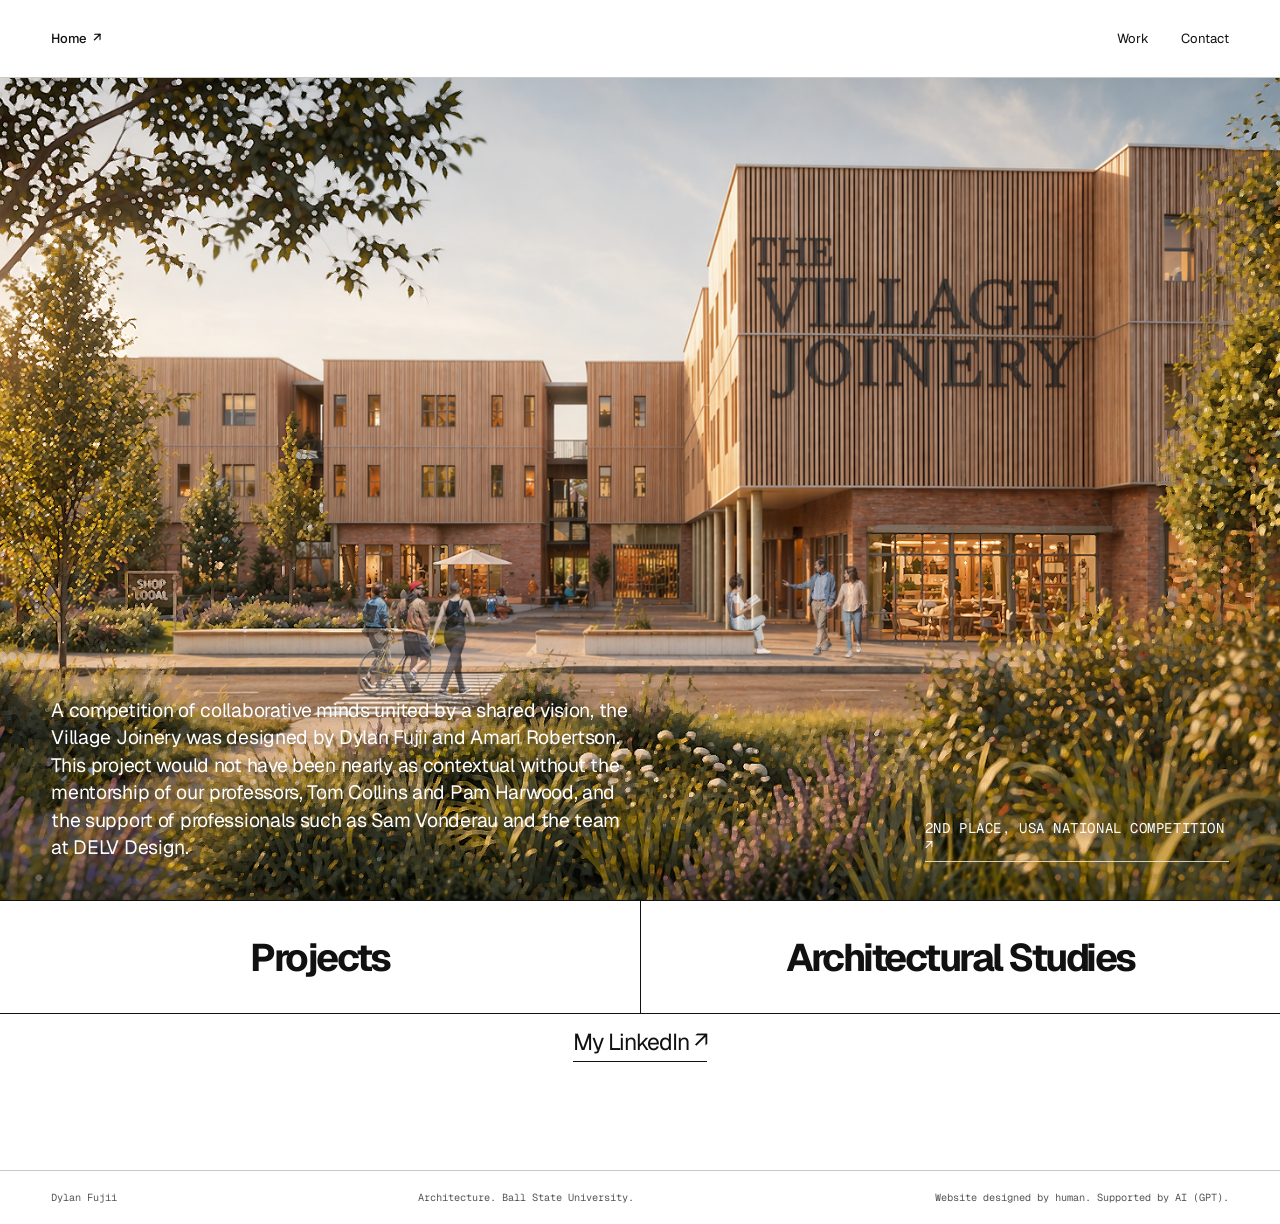
==== index.html @ c4be1554 "Refine about page and landing links" ====
<!doctype html>
<html lang="en">
  <head>
    <meta charset="utf-8" />
    <meta name="viewport" content="width=device-width, initial-scale=1" />
    <meta name="description" content="Architecture portfolio by Dylan Fujii, organized through drawing, rendering, documentation, and material study." />
    <title>Dylan Fujii | Architecture Portfolio</title>
    <link rel="stylesheet" href="styles.css" />
  </head>
  <body>
    <header class="site-header">
      <a class="home-link" href="index.html" aria-label="Return to home page">Home <span>↗</span></a>
      <nav aria-label="Main navigation">
        <a href="collection.html?collection=student">Work</a>
        <a href="contact.html">Contact</a>
      </nav>
    </header>

    <main>
      <section class="home-hero">
        <figure class="home-hero-image"><img src="assets/images/joinery-hero-16x10.png" alt="The Village Joinery" /></figure>
        <p class="home-hero-credit">A competition of collaborative minds united by a shared vision, the Village Joinery was designed by Dylan Fujii and Amari Robertson. This project would not have been nearly as contextual without the mentorship of our professors, Tom Collins and Pam Harwood, and the support of professionals such as Sam Vonderau and the team at DELV Design.</p>
        <a class="home-award-link" href="https://www.acsa-arch.org/competitions/2026-timber-competition/winners/" target="_blank" rel="noopener">2nd Place, USA National Competition ↗</a>
      </section>

      <section class="home-shortcuts"><a href="collection.html?collection=student#projects"><span>01</span><strong>Projects</strong></a><a href="collection.html?collection=student#architectural-studies"><span>02</span><strong>Architectural Studies</strong></a></section>
      <section class="home-contact"><a href="https://www.linkedin.com/in/dylan-fujii/" target="_blank" rel="noopener">My LinkedIn ↗</a></section>


    </main>

    <footer><span>Dylan Fujii</span><span>Architecture. Ball State University.</span><span>Website designed by human. Supported by AI (GPT).</span></footer>
    <script src="projects.js"></script>
    <script src="site.js"></script>
  </body>
</html>
---- styles.css ----
@import url('https://fonts.googleapis.com/css2?family=Geist:wght@400;500;600;700&family=Geist+Mono:wght@400;500&display=swap');
:root{--paper:#edf2f4;--ink:#17232b;--slate:#637782;--blue:#173a5e;--line:#bdcbd1;--sans:Geist,Arial,sans-serif;--mono:"Geist Mono",monospace}*{box-sizing:border-box}html{scroll-behavior:smooth}body{margin:0;background:var(--paper);color:var(--ink);font-family:var(--sans)}a{color:inherit;text-decoration:none}img{max-width:100%;display:block}.site-header{height:78px;padding:0 4vw;display:flex;justify-content:space-between;align-items:center;border-bottom:1px solid var(--line);position:relative;z-index:10}.monogram{font-size:1.35rem;font-weight:700;letter-spacing:-.09em}.monogram span,.underlink,.site-header nav a:hover,.project-index-row:hover strong,.outline-link:hover{color:var(--blue)}.site-header nav{display:flex;align-items:center;gap:2rem;font-size:.82rem}.project-menu{position:relative}.project-menu summary{cursor:pointer;list-style:none}.project-menu summary::-webkit-details-marker{display:none}.project-menu summary span{font-family:var(--mono);margin-left:.25rem}.menu-panel{position:absolute;right:-1rem;top:2rem;width:310px;background:#f8fbfc;border:1px solid var(--line);padding:.7rem;box-shadow:0 16px 38px rgba(23,58,94,.12)}.menu-panel a{display:grid;grid-template-columns:1fr auto;padding:.8rem;border-bottom:1px solid var(--line)}.menu-panel a:last-child{border-bottom:0}.menu-panel a:hover{background:#e2ebef}.menu-panel span,.menu-panel small{display:block;font: .62rem var(--mono);color:var(--slate);text-transform:uppercase;letter-spacing:.04em}.menu-panel strong{font-weight:500;margin:.18rem 0}.eyebrow{font: .68rem var(--mono);letter-spacing:.08em;text-transform:uppercase;color:var(--slate);margin:0 0 1.3rem}.home-hero{min-height:calc(100dvh - 78px);padding:8vw 4vw 5vw;display:grid;grid-template-columns:.82fr 1.18fr;gap:6vw;align-items:end}.home-hero h1,.feature-project h2,.section-intro h2,.material-section h2,.project-hero h1,.project-content h2{font-size:clamp(3.5rem,7vw,8rem);font-weight:500;letter-spacing:-.075em;line-height:.9;margin:0}.home-hero h1 em,.feature-project h2 span{font-style:normal;color:var(--blue)}.lede{font-size:1.04rem;line-height:1.65;max-width:33rem;margin:2rem 0}.underlink{display:inline-flex;gap:.6rem;border-bottom:1px solid currentColor;padding-bottom:.3rem;font-size:.9rem}.hero-board{display:block}.hero-board img{width:100%;height:min(63vw,670px);object-fit:contain;background:#dbe5e9}.hero-board span,.image-frame figcaption{display:block;margin-top:.65rem;color:var(--slate);font:.64rem var(--mono)}.feature-rule{padding:1.25rem 4vw;border-top:1px solid var(--line);border-bottom:1px solid var(--line);display:flex;justify-content:space-between}.feature-rule .eyebrow{margin:0}.feature-rule p:last-child{margin:0;color:var(--blue);font:.68rem var(--mono);text-transform:uppercase}.feature-project{padding:10vw 4vw;display:grid;grid-template-columns:.72fr 1.28fr;gap:8vw;align-items:end}.feature-copy>p:not(.eyebrow){line-height:1.6;max-width:29rem;margin:2rem 0}.outline-link{display:inline-flex;gap:.7rem;border:1px solid var(--ink);padding:.85rem 1rem;font-size:.84rem;transition:.2s}.outline-link:hover{border-color:var(--blue);background:#dfe9ed}.image-frame{margin:0;background:#dbe5e9}.image-frame img{width:100%;height:100%;object-fit:contain}.large-board{height:min(48vw,610px)}.process-section{border-top:1px solid var(--ink);padding:10vw 4vw;display:grid;grid-template-columns:.65fr 1.35fr;gap:8vw}.section-intro{position:sticky;top:2rem;height:max-content}.process-list{border-top:1px solid var(--ink)}.project-index-row{display:grid;grid-template-columns:3rem 1fr auto;gap:1rem;align-items:start;border-bottom:1px solid var(--line);padding:1.15rem 0}.project-index-row b,.project-index-row span,.project-index-row small{font: .64rem var(--mono);letter-spacing:.04em;color:var(--slate)}.project-index-row strong{display:block;font-size:1.5rem;letter-spacing:-.05em;font-weight:500;margin:.25rem 0;transition:color .2s}.project-index-row .arrow{font-size:1.1rem;color:var(--ink)}.material-section{padding:10vw 4vw;display:grid;grid-template-columns:1.2fr .8fr;gap:9vw;align-items:center;border-top:1px solid var(--line)}.material-image{height:min(56vw,640px)}.material-section p:last-child{line-height:1.6;max-width:28rem;margin-top:2rem}.project-hero{padding:8vw 4vw 7vw;display:grid;grid-template-columns:.78fr 1.22fr;gap:6vw;align-items:end}.project-meta{font: .68rem var(--mono);color:var(--slate);text-transform:uppercase}.project-note{font: .68rem var(--mono);color:var(--blue);text-transform:uppercase;line-height:1.5}.hero-full{height:min(64vw,710px)}.project-content{padding:9vw 4vw;display:grid;grid-template-columns:.65fr 1.35fr;gap:8vw;border-top:1px solid var(--line)}.project-content>div>p:last-child{line-height:1.6;max-width:28rem}.board-viewer object{width:100%;height:720px;background:#fff;border:1px solid var(--line)}.board-viewer>p{font:.64rem var(--mono);color:var(--slate)}.project-gallery{padding:0 4vw 10vw;display:grid;grid-template-columns:repeat(3,1fr);gap:1rem}.project-image{height:31vw;min-height:240px}footer{padding:1.25rem 4vw;border-top:1px solid var(--line);display:flex;justify-content:space-between;font:.64rem var(--mono);color:var(--slate)}@media(max-width:760px){.site-header{padding:0 5vw}.site-header nav{gap:1rem}.menu-panel{right:-4rem;width:285px}.home-hero,.feature-project,.process-section,.material-section,.project-hero,.project-content{grid-template-columns:1fr}.home-hero,.project-hero{padding:17vw 5vw 14vw;min-height:auto;gap:3rem}.feature-project,.process-section,.material-section,.project-content{padding:17vw 5vw;gap:3rem}.hero-board img,.hero-full{height:70vw}.feature-rule{padding:1rem 5vw;display:block}.feature-rule p:last-child{margin-top:.6rem}.large-board{height:68vw}.section-intro{position:static}.material-image{height:70vw}.project-gallery{padding:0 5vw 17vw;grid-template-columns:1fr}.project-image{height:72vw}.board-viewer object{height:540px}footer{padding:1.25rem 5vw;display:grid;gap:.35rem}.home-hero h1,.feature-project h2,.section-intro h2,.material-section h2,.project-hero h1,.project-content h2{font-size:clamp(3.15rem,14vw,5rem)}}
.collection-hero{padding:9vw 4vw 7vw;border-bottom:1px solid var(--ink)}.collection-hero h1{font-size:clamp(3.8rem,9vw,10rem);letter-spacing:-.085em;line-height:.86;font-weight:500;margin:0;max-width:12ch}.collection-list{padding:0 4vw 10vw}.collection-row{display:grid;grid-template-columns:1.08fr .92fr;gap:8vw;align-items:center;padding:7vw 0;border-bottom:1px solid var(--line)}.collection-row:nth-child(odd){grid-template-columns:.78fr 1.22fr}.collection-row:nth-child(odd) .collection-image{order:2}.collection-image{height:clamp(300px,45vw,620px);background:transparent}.collection-image img{object-fit:contain;background:#dbe5e9}.collection-copy{max-width:32rem}.collection-copy h2{font-size:clamp(2.4rem,5vw,5.8rem);letter-spacing:-.07em;line-height:.9;font-weight:500;margin:.3rem 0 1.5rem}.collection-copy>p:not(.eyebrow){line-height:1.65}.collection-open{display:inline-flex;gap:.7rem;margin-top:1.4rem;border-bottom:1px solid var(--ink);padding-bottom:.3rem;font-size:.85rem}.collection-row:hover h2,.collection-row:hover .collection-open{color:var(--blue)}.project-reading{padding:8vw 4vw;display:grid;grid-template-columns:.65fr 1.35fr;gap:8vw;border-top:1px solid var(--line)}.reading-copy{columns:2;column-gap:3rem;max-width:60rem}.reading-copy p{line-height:1.7;margin:0 0 1.2rem;break-inside:avoid}.project-gallery{grid-template-columns:1.1fr .9fr .9fr}.project-image-0{height:min(58vw,750px);grid-row:span 2}.project-image-1{height:min(28vw,360px)}.project-image-2{height:min(35vw,470px);align-self:end}@media(max-width:760px){.collection-hero{padding:17vw 5vw 12vw}.collection-list{padding:0 5vw 17vw}.collection-row,.collection-row:nth-child(odd){grid-template-columns:1fr;gap:2rem;padding:17vw 0}.collection-row:nth-child(odd) .collection-image{order:0}.collection-image{height:72vw}.project-reading{padding:17vw 5vw;grid-template-columns:1fr;gap:2rem}.reading-copy{columns:1}.project-gallery{grid-template-columns:1fr}.project-image-0,.project-image-1,.project-image-2{height:72vw;grid-row:auto}}

/* Compact project index: imagery keeps its own proportion rather than entering a fixed card. */
.media-section{padding:6vw 4vw 9vw;border-bottom:1px solid var(--line)}.media-section header{display:grid;grid-template-columns:.7fr 1.3fr;gap:2rem;align-items:baseline;margin:0 0 4vw}.media-section h2{font-size:clamp(2.8rem,6vw,6.5rem);letter-spacing:-.075em;line-height:.9;font-weight:500;margin:0}.media-section header>p:last-child{max-width:25rem;line-height:1.55;margin:0;color:var(--slate)}.portfolio-grid{columns:3;column-gap:1.25rem}.project-tile{display:inline-block;width:100%;vertical-align:top;break-inside:avoid;margin:0 0 2.8rem;color:var(--ink)}.project-tile figure{position:relative;margin:0;overflow:hidden;background:transparent}.project-tile figure img{width:100%;height:auto;transition:opacity .22s ease}.project-tile h3{font-size:1.12rem;letter-spacing:-.045em;font-weight:500;margin:.7rem 0 0}.tile-overlay{position:absolute;inset:0;display:flex!important;flex-direction:column;justify-content:space-between;padding:1.25rem;background:var(--blue);color:#edf2f4!important;font: .84rem/1.55 var(--sans)!important;opacity:0;transition:opacity .22s ease;margin:0!important}.tile-overlay b{font: .64rem var(--mono);letter-spacing:.06em;text-transform:uppercase}.project-tile:hover img,.project-tile:focus-visible img{opacity:0}.project-tile:hover .tile-overlay,.project-tile:focus-visible .tile-overlay{opacity:1}.project-tile:hover h3,.project-tile:focus-visible h3{color:var(--blue)}.project-hero-image{margin:0;align-self:end}.project-hero-image img{display:block;width:100%;height:auto}.project-hero-image figcaption,.project-image figcaption{display:block;margin-top:.65rem;color:var(--slate);font:.64rem var(--mono)}.project-gallery{display:block;columns:2;column-gap:1.25rem;padding:0 4vw 10vw}.project-image,.project-image-0,.project-image-1,.project-image-2{display:inline-block;width:100%;height:auto!important;min-height:0!important;grid-row:auto!important;break-inside:avoid;margin:0 0 2.2rem}.project-image img{width:100%;height:auto;display:block}.home-hero .hero-board img,.feature-project .large-board img,.material-section .material-image img{height:auto;object-fit:initial;background:transparent}.feature-project .large-board,.material-section .material-image{height:auto;background:transparent}.home-hero .hero-board{align-self:end}.home-hero .hero-board img{width:100%}@media(max-width:760px){.media-section{padding:14vw 5vw}.media-section header{grid-template-columns:1fr;gap:.8rem;margin-bottom:10vw}.portfolio-grid{columns:1}.project-tile{margin-bottom:2.5rem}.tile-overlay{opacity:1;position:static;padding:.8rem 0 0;background:transparent;color:var(--ink)!important;font-size:.9rem!important}.project-tile:hover img,.project-tile:focus-visible img{opacity:1}.project-tile h3{margin-top:.8rem}.tile-overlay b{display:none}.project-gallery{columns:1;padding:0 5vw 15vw}.project-image{margin-bottom:2.5rem}}
.contact-page{min-height:calc(100dvh - 78px);padding:12vw 4vw;display:flex;flex-direction:column;align-items:flex-start}.contact-page h1{font-size:clamp(4rem,11vw,12rem);letter-spacing:-.09em;line-height:.86;font-weight:500;margin:0 0 4rem}.contact-page>a{font-size:clamp(1.2rem,2.4vw,2.2rem);letter-spacing:-.04em;margin:.35rem 0;border-bottom:1px solid transparent}.contact-page>a:hover{color:var(--blue);border-color:var(--blue)}@media(max-width:760px){.contact-page{padding:22vw 5vw}.contact-page h1{margin-bottom:3rem}}

/* Final editorial pass: the image establishes each page before the copy begins. */
.home-link{font:500 .82rem var(--sans);letter-spacing:-.02em}.home-link span{color:var(--blue);margin-left:.2rem}.home-hero{min-height:0;display:block;padding:2.5vw 4vw 3vw}.home-hero-image{display:block;height:calc(100dvh - 190px)}.home-hero-image img{width:100%;height:100%;object-fit:contain;background:transparent}.home-hero-caption{display:flex;justify-content:space-between;align-items:baseline;gap:2rem;padding-top:1.2rem}.home-hero-caption h1{font-size:clamp(2.2rem,5vw,5.8rem);letter-spacing:-.075em;line-height:.9;font-weight:500;margin:0}.home-hero-caption p{max-width:25rem;margin:0;font: .72rem/1.5 var(--mono);color:var(--slate)}.portfolio-grid{display:grid;columns:auto;grid-template-columns:repeat(3,minmax(0,1fr));gap:1.25rem;align-items:start}.project-tile{display:block;margin:0;color:var(--ink)}.project-tile-featured{grid-column:span 2}.project-tile-featured h3{font-size:clamp(1.3rem,2vw,2rem)}.project-tile figure{background:transparent}.tile-overlay{align-items:center;justify-content:center;background:transparent;color:rgba(23,35,43,.8)!important;font-size:clamp(2rem,5vw,5.5rem)!important;line-height:.86!important;font-weight:700!important;letter-spacing:-.08em;text-align:center}.project-tile:hover img,.project-tile:focus-visible img{opacity:1;filter:brightness(1.07)}.tile-overlay b{display:none}.project-page-hero{height:auto;padding:2vw 4vw 0}.project-page-hero figure{height:auto;margin:0}.project-page-hero img{display:block;width:100%;height:auto;object-fit:initial;background:transparent}.project-summary{max-width:68rem;padding:5vw 4vw;border-top:1px solid var(--line)}.project-summary h1{font-size:clamp(2.1rem,5vw,5.2rem);letter-spacing:-.075em;line-height:.9;font-weight:500;margin:0 0 1.6rem}.project-summary dl{display:grid;grid-template-columns:repeat(2,minmax(0,1fr));max-width:42rem;margin:0 0 2rem;border-top:1px solid var(--line)}.project-summary dl div{padding:1rem 0;border-bottom:1px solid var(--line)}.project-summary dt{font:.62rem var(--mono);letter-spacing:.06em;text-transform:uppercase;color:var(--slate)}.project-summary dd{margin:.35rem 0 0;font-size:.95rem;line-height:1.45}.project-summary .lede{margin:2.2rem 0}.source-text{max-width:44rem}.source-text p{line-height:1.65;margin:0 0 1rem}.project-summary .project-note{margin:0 0 2rem}.project-gallery{columns:2}.project-content{padding-top:6vw}.project-content h2{font-size:clamp(2.7rem,5vw,5.2rem)}@media(max-width:760px){.home-hero{padding:3vw 5vw 12vw}.home-hero-image{height:65vw}.home-hero-caption{display:block;padding-top:1rem}.home-hero-caption p{margin-top:.8rem}.portfolio-grid{grid-template-columns:1fr;gap:2.3rem}.project-tile-featured{grid-column:auto}.tile-overlay{font-size:3.5rem!important}.project-page-hero{height:auto;padding:3vw 5vw 0}.project-summary{padding:12vw 5vw 8vw}.project-summary dl{grid-template-columns:1fr}.project-gallery{columns:1}.project-content{padding-top:14vw}}

/* White field, quiet chrome, and image-readable hover state. */
:root{--paper:#fff}.image-frame,.hero-board img,.board-viewer object{background:#fff}.home-hero-caption p a{color:inherit;border-bottom:1px solid var(--line);padding-bottom:.15rem}.home-hero-caption p a:hover{color:var(--blue);border-color:var(--blue)}.home-shortcuts{display:grid;grid-template-columns:1fr 1fr;border-top:1px solid var(--ink);border-bottom:1px solid var(--ink);margin:0 4vw}.home-shortcuts a{display:flex;justify-content:space-between;align-items:center;padding:1.2rem 0;font-size:clamp(1.6rem,3vw,3.5rem);letter-spacing:-.065em}.home-shortcuts a+a{border-left:1px solid var(--ink);padding-left:4vw}.home-shortcuts span{font:.65rem var(--mono);color:var(--slate);letter-spacing:.06em}.home-shortcuts a:hover strong{color:var(--blue)}.home-contact{padding:7vw 4vw 9vw;display:flex;flex-direction:column;align-items:flex-start}.home-contact p,.home-contact a{font-size:clamp(1.2rem,2.5vw,2.4rem);letter-spacing:-.045em;margin:0 0 .35rem}.home-contact a:hover{color:var(--blue)}.tile-overlay{background:rgba(255,255,255,.2);align-items:flex-start;justify-content:flex-end;padding:1.2rem;color:rgba(23,35,43,.9)!important;font-size:clamp(1.8rem,4.8vw,5rem)!important;text-align:left}.joinery-summary{max-width:76rem}.joinery-argument{display:grid;grid-template-columns:.72fr 1.28fr;gap:7vw;padding:7vw 4vw;border-top:1px solid var(--line)}.joinery-copy{max-width:35rem}.joinery-copy h2,.joinery-envelope h2,.joinery-structure-copy h2,.joinery-site h2{font-size:clamp(2.4rem,5vw,5.8rem);letter-spacing:-.07em;line-height:.9;font-weight:500;margin:0 0 2rem}.joinery-copy p,.joinery-envelope p,.joinery-structure-copy p,.joinery-site p{line-height:1.65;margin:0 0 1.2rem}.joinery-argument figure,.joinery-location figure,.joinery-envelope figure,.joinery-systems figure,.joinery-site figure{margin:0}.joinery-argument figure img,.joinery-location img,.joinery-envelope img,.joinery-systems img,.joinery-site img{width:100%;height:auto;display:block}.joinery-argument figcaption,.joinery-systems figcaption{font:.64rem var(--mono);color:var(--slate);margin-top:.65rem}.joinery-location{display:grid;grid-template-columns:1fr 1.3fr;gap:1.2rem;padding:0 4vw 7vw}.joinery-full-board{padding:0 4vw 7vw}.joinery-full-board img{display:block;width:100%;height:auto}.joinery-envelope{display:grid;grid-template-columns:1.25fr .75fr;gap:6vw;align-items:start;padding:7vw 4vw;border-top:1px solid var(--line)}.joinery-systems{display:grid;grid-template-columns:.38fr 1.62fr;gap:1.2rem;padding:0 4vw 5vw}.joinery-structure-copy{max-width:58rem;padding:0 4vw 8vw}.joinery-site{display:grid;grid-template-columns:.9fr 1.1fr;gap:5vw;padding:7vw 4vw;border-top:1px solid var(--line)}@media(max-width:760px){.home-shortcuts{margin:0 5vw;grid-template-columns:1fr}.home-shortcuts a+a{border-left:0;border-top:1px solid var(--line);padding-left:0}.home-contact{padding:16vw 5vw}.joinery-argument,.joinery-location,.joinery-envelope,.joinery-systems,.joinery-site{grid-template-columns:1fr;padding-left:5vw;padding-right:5vw;gap:2.5rem}.joinery-full-board{padding:0 5vw 14vw}.joinery-structure-copy{padding:0 5vw 15vw}.joinery-envelope,.joinery-site{padding-top:15vw;padding-bottom:15vw}.tile-overlay{padding:.8rem;font-size:3rem!important}}
.project-gallery{columns:1;max-width:1440px;padding-top:2vw}.project-gallery .project-image{width:100%;margin-bottom:5vw}
.project-gallery{display:grid;grid-template-columns:repeat(2,minmax(0,1fr));gap:2vw;columns:auto}.project-gallery .project-image{grid-column:1/-1;margin:0}.project-gallery .project-image.pair{grid-column:span 1}.tile-overlay{background:rgba(255,255,255,.45)}.project-reference{display:inline-flex;margin:1.4rem 1.2rem 0 0;border-bottom:1px solid var(--ink);padding-bottom:.25rem;font-size:.9rem}.project-reference:hover{color:var(--blue);border-color:var(--blue)}.source-file{margin:0 1rem 1.2rem 0}.board-viewer .underlink{font-size:.84rem}
@media(max-width:760px){.project-gallery{grid-template-columns:1fr;gap:2.5rem}.project-gallery .project-image.pair{grid-column:auto}}

/* Compact project reading: boards are visible as complete, uncropped previews. */
.project-gallery{max-width:1180px;margin:0 auto;padding-left:4vw;padding-right:4vw}
.project-board{display:grid;grid-template-columns:.38fr .62fr;gap:5vw;align-items:start;border-top:1px solid var(--line);padding:7vw 4vw;max-width:1180px;margin:0 auto}
.project-board h2{font-size:clamp(2.2rem,4vw,4.4rem);letter-spacing:-.07em;line-height:.9;font-weight:500;margin:0}
.project-board-image{margin:0 0 2rem}.project-board-image a{display:block;background:#fff}.project-board-image img{display:block;max-width:100%;width:auto;max-height:78vh;object-fit:contain}.project-board-image figcaption{font:.64rem var(--mono);color:var(--slate);margin-top:.65rem}
@media(max-width:760px){.project-gallery{padding-left:5vw;padding-right:5vw}.project-board{grid-template-columns:1fr;gap:2rem;padding:15vw 5vw}.project-board-image img{max-height:68vh}}

/* Home: image-led, neutral, and deliberately quiet. */
:root{--paper:#fff;--ink:#111;--slate:#555;--blue:#111;--line:#c9c9c9}
.site-header{display:grid;grid-template-columns:1fr auto 1fr;background:#fff}
.site-header nav{grid-column:2;justify-self:center}
.menu-panel{background:#fff;box-shadow:0 16px 38px rgba(0,0,0,.12)}
.menu-panel a:hover,.outline-link:hover{background:#f2f2f2}
.home-hero{position:relative;height:calc(100dvh - 78px);min-height:540px;padding:0;overflow:hidden}
.home-hero-image{position:absolute;inset:0;width:100%;height:100%;margin:0}
.home-hero-image img{width:100%;height:100%;object-fit:cover;max-width:none}
.home-award-link{position:absolute;right:4vw;bottom:3vw;max-width:17rem;color:#fff;font:.9rem var(--mono);letter-spacing:.04em;text-transform:uppercase;border-bottom:1px solid rgba(255,255,255,.75);padding-bottom:.35rem;text-shadow:0 1px 12px rgba(0,0,0,.55)}
.home-hero-credit{position:absolute;left:4vw;right:clamp(23rem,30vw,34rem);bottom:3vw;margin:0;color:#fff;font:clamp(.95rem,1.25vw,1.18rem)/1.45 var(--sans);letter-spacing:-.015em;text-shadow:0 1px 12px rgba(0,0,0,.65)}
.home-award-link:hover{border-color:#fff}
.home-shortcuts{max-width:44rem;margin:0 auto;border-top:0}
.home-shortcuts a{justify-content:center;gap:1rem;text-align:center}
.home-shortcuts a+a{padding-left:0}
.home-shortcuts span{display:none}
.home-shortcuts a:hover strong,.home-contact a:hover,.home-credit a:hover{color:#111}
.home-credit{max-width:48rem;margin:0 auto;padding:7vw 0 4vw;font-size:clamp(1.15rem,2vw,1.7rem);line-height:1.4;letter-spacing:-.035em}
.home-credit p{margin:0}
.home-credit a{border-bottom:1px solid currentColor}
.home-contact{align-items:center;padding:1vw 4vw 8vw}
.home-contact a{font-size:clamp(1.1rem,1.8vw,1.5rem);border-bottom:1px solid var(--ink);padding-bottom:.25rem}
@media(max-width:760px){.site-header{grid-template-columns:1fr auto 1fr}.site-header nav{gap:1rem}.home-hero{height:calc(100dvh - 78px);min-height:420px}.home-award-link{left:5vw;right:auto;bottom:5vw;max-width:calc(100% - 10vw);text-align:left;line-height:1.5;font-size:.78rem}.home-hero-credit{left:5vw;right:5vw;bottom:8.4rem;font-size:.85rem}.home-shortcuts{margin:0 5vw}.home-credit{padding:16vw 5vw 10vw}.home-contact{padding:2vw 5vw 16vw}}

/* Full-width home navigation directly beneath the Joinery image. */
.home-shortcuts{max-width:none;margin:0;border-top:1px solid var(--ink);border-bottom:1px solid var(--ink)}.home-shortcuts a{min-height:7rem;flex:1;justify-content:center;align-items:center}.home-shortcuts a+a{padding-left:0}
@media(max-width:760px){.home-shortcuts{margin:0}.home-shortcuts a{min-height:5.5rem}}

/* The Joinery: a short editorial sequence, then an expandable drawing catalogue. */
.joinery-concept,.joinery-context,.joinery-isonometric,.joinery-catalogue{border-top:1px solid var(--line);padding:7vw 4vw;max-width:1440px;margin:0 auto}
.joinery-concept{display:grid;grid-template-columns:.7fr 1.3fr;gap:2vw 5vw;align-items:start}
.joinery-concept-copy{max-width:31rem}.joinery-concept h2,.joinery-context h2,.joinery-isonometric h2,.joinery-catalogue h2{font-size:clamp(2.25rem,4.8vw,5.25rem);letter-spacing:-.07em;line-height:.9;font-weight:500;margin:0 0 1.8rem}
.joinery-concept-copy p:not(.eyebrow),.joinery-catalogue header>p:last-child{line-height:1.62;margin:0 0 1.1rem}
.joinery-concept figure,.joinery-context figure,.joinery-isonometric figure{margin:0}.joinery-parti{grid-column:2}.joinery-history{grid-column:1/-1;max-width:920px;margin-top:3vw!important}.joinery-concept img,.joinery-context img,.joinery-isonometric img{width:100%;height:auto;object-fit:contain;background:#fff}
.joinery-concept figcaption,.joinery-context figcaption,.joinery-isonometric figcaption{font:.64rem var(--mono);color:var(--slate);margin-top:.65rem}
.joinery-context{display:block}.joinery-context header{max-width:32rem;margin-bottom:3vw}.joinery-context figure:first-of-type{width:100%}.joinery-context figure+figure{max-width:60%;margin:3vw 0 0 auto}
.joinery-context--axon{max-width:none;min-height:100svh;display:grid;grid-template-rows:auto minmax(0,1fr);padding:4vw}.joinery-context--axon header{max-width:none;margin:0 0 2vw}.joinery-context--axon figure{display:flex;min-height:0;flex-direction:column;justify-content:center}.joinery-context--axon figure:first-of-type{width:100%}.joinery-context--axon img{width:100%;max-height:calc(100svh - 13rem);object-fit:contain}
.joinery-isonometric header{max-width:32rem;margin-bottom:3vw}.joinery-isonometric figure{max-width:1280px}
.joinery-catalogue{display:grid;grid-template-columns:.38fr 1fr;gap:5vw;align-items:start}.joinery-catalogue header{position:sticky;top:2rem}.joinery-catalogue h2{margin-bottom:1rem}.joinery-catalogue-grid{display:grid;grid-template-columns:repeat(3,minmax(0,1fr));gap:1px;background:var(--line);border:1px solid var(--line)}
.joinery-catalogue-grid a{position:relative;aspect-ratio:1;background:#fff;display:flex;align-items:center;justify-content:center;overflow:visible;z-index:0}.joinery-catalogue-grid img{width:100%;height:100%;object-fit:contain;padding:.7rem;pointer-events:none;transition:transform .24s ease}.joinery-catalogue-grid span{position:absolute;left:.7rem;bottom:.6rem;padding:.25rem .35rem;background:rgba(255,255,255,.88);font:.6rem var(--mono);letter-spacing:.03em}.joinery-catalogue-grid a:hover,.joinery-catalogue-grid a:focus-visible{z-index:5}.joinery-catalogue-grid a:hover img,.joinery-catalogue-grid a:focus-visible img{transform:scale(3)}
@media(max-width:760px){.joinery-concept,.joinery-context,.joinery-isonometric,.joinery-catalogue{padding:15vw 5vw}.joinery-concept,.joinery-context,.joinery-catalogue{grid-template-columns:1fr;gap:2.5rem}.joinery-parti,.joinery-history{grid-column:auto}.joinery-history{margin-top:0!important}.joinery-context header{grid-row:auto}.joinery-context figure+figure{max-width:100%;justify-self:stretch}.joinery-isonometric header{margin-bottom:2.5rem}.joinery-catalogue header{position:static}.joinery-catalogue-grid{grid-template-columns:repeat(2,minmax(0,1fr))}}

/* Shared reading rhythm: every project moves from proposition to evidence to outcome. */
.project-narrative{max-width:1440px;margin:0 auto}.project-chapter{display:grid;grid-template-columns:.32fr 1fr;gap:5vw;padding:7vw 4vw;border-top:1px solid var(--line);align-items:start}.project-chapter header{position:sticky;top:2rem}.project-chapter h2{font-size:clamp(2rem,4.2vw,4.7rem);letter-spacing:-.07em;line-height:.9;font-weight:500;margin:0}.project-chapter-media{display:grid;grid-template-columns:repeat(2,minmax(0,1fr));gap:1.25rem;align-items:start}.project-chapter-media .project-image{grid-column:1/-1;margin:0}.project-chapter-media .project-image.pair{grid-column:span 1}.project-chapter-media img{width:100%;height:auto;object-fit:contain;background:#fff}.project-chapter-media figcaption{display:block;margin-top:.65rem;color:var(--slate);font:.64rem var(--mono)}
@media(max-width:760px){.project-chapter{grid-template-columns:1fr;gap:2.2rem;padding:15vw 5vw}.project-chapter header{position:static}.project-chapter-media{gap:1.7rem}.project-chapter-media .project-image.pair{grid-column:span 1}}

/* Student Work: consistent 16:10 project reading, with no privileged tile. */
.collection-statement{max-width:45rem;margin-top:3rem;font-size:clamp(1.05rem,1.65vw,1.45rem);line-height:1.48;letter-spacing:-.035em}.collection-statement p{margin:0 0 1rem}.collection-statement strong{font-weight:600}.portfolio-grid-projects .project-tile-featured{grid-column:auto}.portfolio-grid-projects .project-tile-featured h3{font-size:1.12rem}.portfolio-grid-projects .project-tile figure{aspect-ratio:16/10}.portfolio-grid-projects .project-tile figure img{height:100%;object-fit:cover}
@media(max-width:760px){.collection-statement{margin-top:2.2rem}.portfolio-grid-projects .project-tile-featured{grid-column:auto}}

/* Project headers share one field: information at left, architecture at right. */
.project-intro{display:grid;grid-template-columns:minmax(18rem,.72fr) minmax(0,1.28fr);gap:5vw;align-items:end;padding:4vw;max-width:1600px;margin:0 auto;border-bottom:1px solid var(--line)}
.project-intro .project-summary{max-width:none;padding:0;border:0}.project-intro .project-page-hero{height:auto;padding:0}.project-intro .project-page-hero figure{margin:0}.project-intro .project-page-hero img{width:100%;height:auto;max-height:76vh;object-fit:contain;background:#fff}.project-intro .lede{margin:1.7rem 0}.project-intro .source-text{max-width:34rem}.project-intro .project-summary dl{max-width:none}
@media(max-width:760px){.project-intro{grid-template-columns:1fr;padding:12vw 5vw;gap:3rem}.project-intro .project-page-hero img{max-height:none}.project-intro .project-summary{order:1}.project-intro .project-page-hero{order:2}}

/* Navigation returns with an upward scroll and stays aligned at the right. */
.site-header{position:sticky;top:0;display:flex;justify-content:space-between;transition:transform .22s ease;will-change:transform}.site-header nav{margin-left:auto}.site-header--hidden{transform:translateY(-101%)}
@media(max-width:760px){.site-header{display:flex}.site-header nav{margin-left:auto}}

/* Fire-Proof Altadena: the fire condition appears only on intentional hover. */
.project-tile .tile-hover-image,.project-page-hero .project-hero-hover{position:absolute;inset:0;width:100%;height:100%;object-fit:cover;opacity:0;transition:opacity .35s ease;pointer-events:none}.project-tile:hover .tile-hover-image,.project-tile:focus-visible .tile-hover-image,.project-page-hero figure:hover .project-hero-hover{opacity:1}.project-page-hero figure{position:relative}.project-page-hero .project-hero-main{position:relative;z-index:0}.project-page-hero .project-hero-hover{z-index:1}

/* Index refinement: a quiet metadata layer keeps the image, year, and studio legible. */
.portfolio-grid{gap:clamp(1rem,1.6vw,1.7rem)}.project-tile figure{isolation:isolate}.project-tile h3{margin:.8rem 0 0;font-size:1.05rem;letter-spacing:-.04em;font-weight:500}.tile-overlay{align-items:flex-start;justify-content:flex-end;gap:.4rem;padding:1.15rem;background:rgba(255,255,255,.78);color:var(--ink)!important;font-weight:400!important;line-height:1!important;text-align:left}.tile-year{display:block;font-size:clamp(1.55rem,3.2vw,3.65rem);letter-spacing:-.08em;font-weight:500;line-height:.88}.tile-studio{display:block;max-width:16rem;color:var(--slate);font:.59rem/1.35 var(--mono);font-weight:400;letter-spacing:.07em;text-transform:uppercase}.project-tile:hover .tile-overlay,.project-tile:focus-visible .tile-overlay{opacity:1}.project-tile:hover h3,.project-tile:focus-visible h3{color:var(--ink)}
@media(max-width:760px){.tile-overlay{position:static;display:block!important;padding:.75rem 0 0;background:transparent;color:var(--ink)!important;opacity:1}.tile-year{font-size:1.2rem;letter-spacing:-.055em}.tile-studio{margin-top:.3rem;font-size:.55rem}.project-tile h3{margin-top:.55rem}}

/* Fluid reading scale: copy gains presence on broad screens without competing with the drawings. */
:root{--reading-size:clamp(1rem,.82rem + .35vw,1.28rem);--caption-size:clamp(.67rem,.58rem + .12vw,.8rem)}
body{font-size:var(--reading-size)}
.lede,.source-text p,.feature-copy>p:not(.eyebrow),.material-section p:last-child,.collection-copy>p:not(.eyebrow),.reading-copy p,.joinery-concept-copy p:not(.eyebrow),.joinery-catalogue header>p:last-child{font-size:var(--reading-size);line-height:1.62}
.project-summary dd{font-size:clamp(.98rem,.84rem + .22vw,1.2rem)}
.project-hero-image figcaption,.project-image figcaption,.project-chapter-media figcaption,.joinery-concept figcaption,.joinery-context figcaption,.joinery-isonometric figcaption,.project-board-image figcaption,.hero-board span,.image-frame figcaption{font-size:var(--caption-size)}
.home-hero-credit{right:auto;width:min(46vw,54rem);font-size:clamp(1.05rem,.85rem + .45vw,1.42rem);line-height:1.42}
.home-award-link{font-size:clamp(.85rem,.73rem + .18vw,1rem);max-width:19rem}
@media(min-width:1440px){.project-chapter{gap:6vw}.project-intro{gap:6vw}.project-chapter h2{font-size:clamp(2.4rem,3.8vw,5rem)}}
@media(max-width:760px){.home-hero-credit{right:5vw;width:auto;font-size:clamp(.92rem,3.7vw,1.08rem);line-height:1.45}.home-award-link{font-size:.78rem;max-width:calc(100% - 10vw)}}

/* A short personal note receives the same restrained, image-first rhythm as the portfolio. */
.about-page{min-height:calc(100dvh - 78px);max-width:72rem;padding:12vw 4vw;display:grid;align-content:center}.about-page h1{font-size:clamp(3.4rem,8vw,8.5rem);letter-spacing:-.085em;line-height:.88;font-weight:500;margin:0 0 3rem}.about-page h1 span{display:block;font-size:.32em;letter-spacing:-.045em;margin-top:.65rem}.about-page>p:not(.eyebrow){max-width:34rem;font-size:var(--reading-size);line-height:1.55;margin:0 0 1.15rem}.about-page .eyebrow{margin-bottom:2rem}
.home-contact{gap:1rem}
@media(max-width:760px){.about-page{padding:22vw 5vw;align-content:start}.about-page h1{margin-bottom:2.5rem}}

/* Bolt Housing: expand floor-plan inspection without changing the grid's resting layout. */
.project-chapter-media .project-image--zoom{position:relative;overflow:visible;z-index:0}.project-chapter-media .project-image--zoom img{pointer-events:none;transition:transform .24s ease;transform-origin:center}.project-chapter-media .project-image--zoom figcaption{position:relative;background:#fff}.project-chapter-media .project-image--zoom:hover,.project-chapter-media .project-image--zoom:focus-within{z-index:5}.project-chapter-media .project-image--zoom:hover img,.project-chapter-media .project-image--zoom:focus-within img{transform:scale(3)}
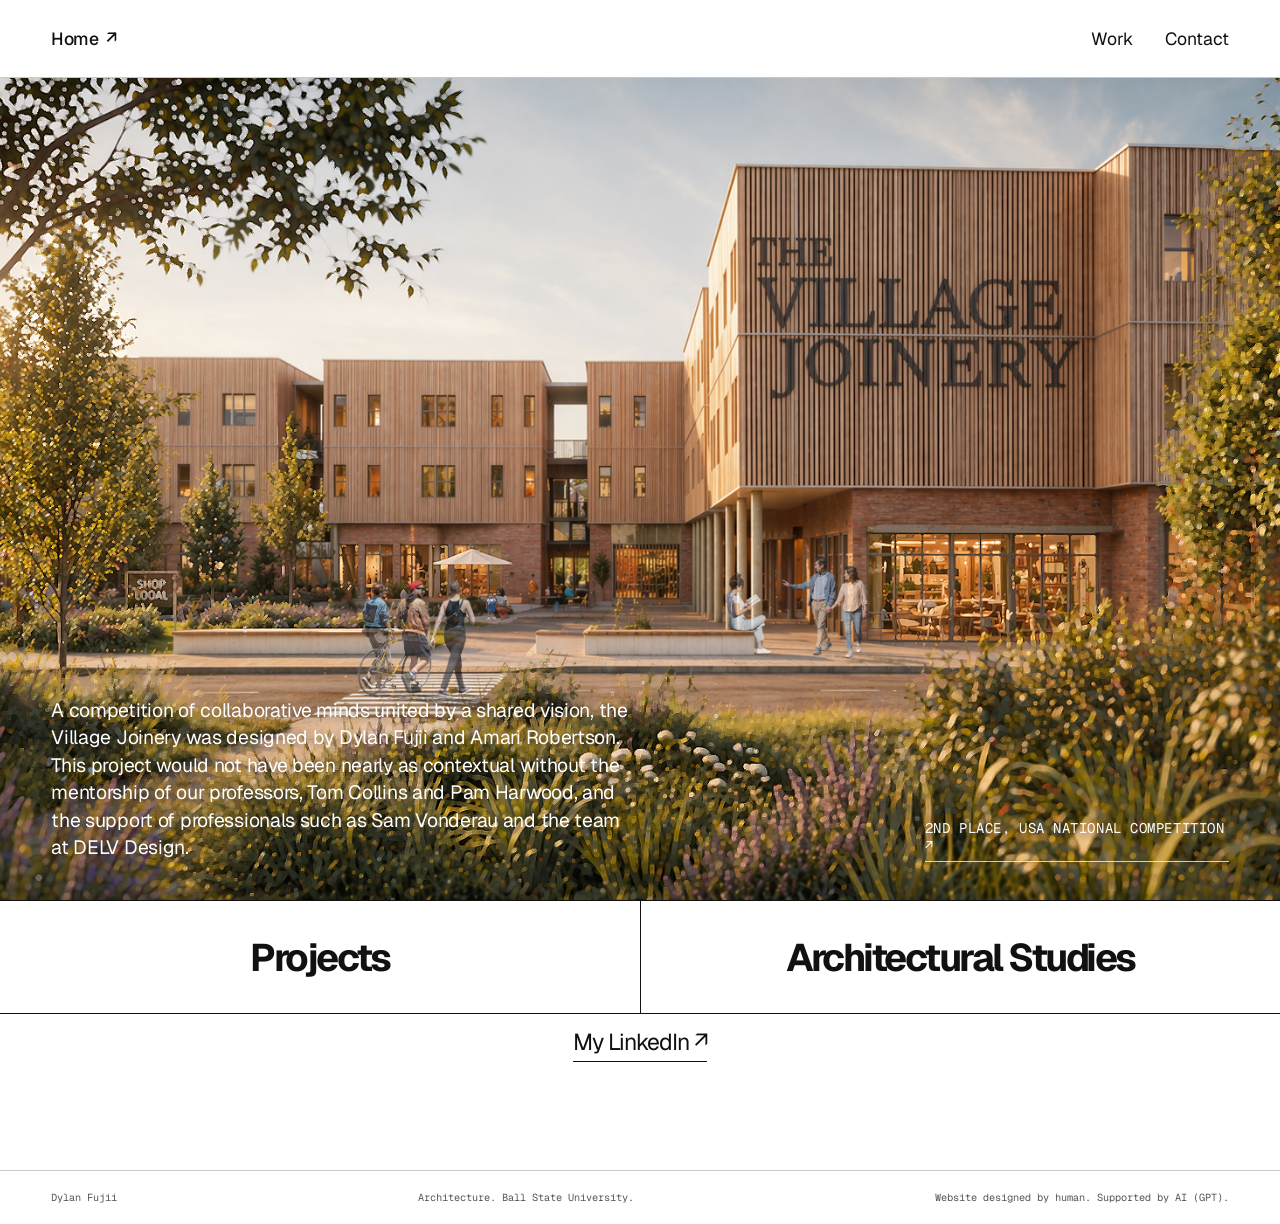
==== commit f2730f83: "Add About portrait and update ACSA award link" ====
--- a/index.html
+++ b/index.html
@@ -20,7 +20,7 @@
       <section class="home-hero">
         <figure class="home-hero-image"><img src="assets/images/joinery-hero-16x10.png" alt="The Village Joinery" /></figure>
         <p class="home-hero-credit">A competition of collaborative minds united by a shared vision, the Village Joinery was designed by Dylan Fujii and Amari Robertson. This project would not have been nearly as contextual without the mentorship of our professors, Tom Collins and Pam Harwood, and the support of professionals such as Sam Vonderau and the team at DELV Design.</p>
-        <a class="home-award-link" href="https://www.acsa-arch.org/competitions/2026-timber-competition/winners/" target="_blank" rel="noopener">2nd Place, USA National Competition ↗</a>
+        <a class="home-award-link" href="https://www.acsa-arch.org/winners-announced-for-2026-timber-in-the-city-6-urban-habitats-competition/" target="_blank" rel="noopener">2nd Place, USA National Competition ↗</a>
       </section>
 
       <section class="home-shortcuts"><a href="collection.html?collection=student#projects"><span>01</span><strong>Projects</strong></a><a href="collection.html?collection=student#architectural-studies"><span>02</span><strong>Architectural Studies</strong></a></section>
--- a/styles.css
+++ b/styles.css
@@ -61,7 +61,7 @@
 .joinery-context--axon{max-width:none;min-height:100svh;display:grid;grid-template-rows:auto minmax(0,1fr);padding:4vw}.joinery-context--axon header{max-width:none;margin:0 0 2vw}.joinery-context--axon figure{display:flex;min-height:0;flex-direction:column;justify-content:center}.joinery-context--axon figure:first-of-type{width:100%}.joinery-context--axon img{width:100%;max-height:calc(100svh - 13rem);object-fit:contain}
 .joinery-isonometric header{max-width:32rem;margin-bottom:3vw}.joinery-isonometric figure{max-width:1280px}
 .joinery-catalogue{display:grid;grid-template-columns:.38fr 1fr;gap:5vw;align-items:start}.joinery-catalogue header{position:sticky;top:2rem}.joinery-catalogue h2{margin-bottom:1rem}.joinery-catalogue-grid{display:grid;grid-template-columns:repeat(3,minmax(0,1fr));gap:1px;background:var(--line);border:1px solid var(--line)}
-.joinery-catalogue-grid a{position:relative;aspect-ratio:1;background:#fff;display:flex;align-items:center;justify-content:center;overflow:visible;z-index:0}.joinery-catalogue-grid img{width:100%;height:100%;object-fit:contain;padding:.7rem;pointer-events:none;transition:transform .24s ease}.joinery-catalogue-grid span{position:absolute;left:.7rem;bottom:.6rem;padding:.25rem .35rem;background:rgba(255,255,255,.88);font:.6rem var(--mono);letter-spacing:.03em}.joinery-catalogue-grid a:hover,.joinery-catalogue-grid a:focus-visible{z-index:5}.joinery-catalogue-grid a:hover img,.joinery-catalogue-grid a:focus-visible img{transform:scale(3)}
+.joinery-catalogue-grid .joinery-catalogue-item{position:relative;aspect-ratio:1;background:#fff;display:flex;align-items:center;justify-content:center;overflow:visible;z-index:0}.joinery-catalogue-grid img{width:100%;height:100%;object-fit:contain;padding:.7rem;pointer-events:none;transition:transform .24s ease}
 @media(max-width:760px){.joinery-concept,.joinery-context,.joinery-isonometric,.joinery-catalogue{padding:15vw 5vw}.joinery-concept,.joinery-context,.joinery-catalogue{grid-template-columns:1fr;gap:2.5rem}.joinery-parti,.joinery-history{grid-column:auto}.joinery-history{margin-top:0!important}.joinery-context header{grid-row:auto}.joinery-context figure+figure{max-width:100%;justify-self:stretch}.joinery-isonometric header{margin-bottom:2.5rem}.joinery-catalogue header{position:static}.joinery-catalogue-grid{grid-template-columns:repeat(2,minmax(0,1fr))}}
 
 /* Shared reading rhythm: every project moves from proposition to evidence to outcome. */
@@ -106,3 +106,36 @@
 
 /* Bolt Housing: expand floor-plan inspection without changing the grid's resting layout. */
 .project-chapter-media .project-image--zoom{position:relative;overflow:visible;z-index:0}.project-chapter-media .project-image--zoom img{pointer-events:none;transition:transform .24s ease;transform-origin:center}.project-chapter-media .project-image--zoom figcaption{position:relative;background:#fff}.project-chapter-media .project-image--zoom:hover,.project-chapter-media .project-image--zoom:focus-within{z-index:5}.project-chapter-media .project-image--zoom:hover img,.project-chapter-media .project-image--zoom:focus-within img{transform:scale(3)}
+
+/* Enlarged drawings remain within the viewport and float as a complete, uninterrupted image. */
+.joinery-catalogue-grid .joinery-catalogue-item,.project-chapter-media .project-image--zoom{cursor:zoom-in}
+.joinery-catalogue-grid .joinery-catalogue-item img,.project-chapter-media .project-image--zoom img{position:relative;z-index:2;transform-origin:var(--zoom-origin,center);transition:transform .24s ease,box-shadow .24s ease}
+.project-chapter-media .project-image--zoom figcaption{position:relative;z-index:1}
+.project-chapter-media .project-image--zoom:hover img,.project-chapter-media .project-image--zoom:focus-within img{transform:scale(var(--zoom-scale,1))}
+.project-chapter-media .project-image--zoom.image-expanded{z-index:30!important}
+.project-chapter-media .project-image--zoom.image-expanded img{transform:scale(var(--zoom-scale,1));box-shadow:0 18px 36px rgba(0,0,0,.18)}
+
+/* A Joinery catalogue drawing is previewed across the complete 3 × 3 field.
+   The drawing itself stays uncropped; white space completes the field. */
+.joinery-catalogue-grid{position:relative;isolation:isolate}
+.joinery-catalogue-grid .joinery-catalogue-item:hover img{transform:none;box-shadow:none}
+.joinery-catalogue-preview{position:absolute;inset:0;z-index:30;display:none;align-items:center;justify-content:center;padding:clamp(1rem,2vw,2.5rem);background:#fff;pointer-events:none}
+.joinery-catalogue-preview.is-visible{display:flex}
+.joinery-catalogue-preview img{display:block;width:100%;height:100%;max-width:none;object-fit:contain;padding:0;transform:none!important;box-shadow:none!important}
+
+/* Shared controls match the reading scale and keep enlarged studies inside the page field. */
+.site-header nav,.home-link{font-size:var(--reading-size)}
+.project-tile-altadena{grid-column:span 1}
+.project-tile-altadena figure{width:100%;aspect-ratio:16/10}
+.project-tile-altadena figure .tile-hero-image,.project-tile-altadena figure .tile-hover-image{width:100%;height:100%;object-fit:cover}
+.hero-hover-prompt{position:absolute;right:1rem;bottom:1rem;z-index:2;color:#fff;font:.64rem var(--mono);letter-spacing:.07em;text-transform:uppercase;text-shadow:0 1px 10px rgba(0,0,0,.7);pointer-events:none}
+.back-to-top{position:fixed;right:4vw;bottom:2rem;z-index:40;border:1px solid var(--ink);background:#fff;color:var(--ink);padding:.65rem .8rem;font:var(--caption-size) var(--mono);letter-spacing:.03em;cursor:pointer;opacity:0;transform:translateY(1rem);pointer-events:none;transition:opacity .2s ease,transform .2s ease}
+.back-to-top.is-visible{opacity:1;transform:translateY(0);pointer-events:auto}
+.back-to-top:hover{background:var(--ink);color:#fff}
+@media(max-width:760px){.site-header nav,.home-link{font-size:.95rem}.back-to-top{right:5vw;bottom:1.25rem}.hero-hover-prompt{right:.75rem;bottom:.75rem;font-size:.58rem}}
+
+/* About is a quiet two-part portrait: biography at left, studio evidence at right. */
+.about-page{max-width:1440px;grid-template-columns:minmax(0,1.05fr) minmax(16rem,.7fr);gap:clamp(3rem,8vw,10rem);align-items:center}
+.about-copy{max-width:38rem}.about-copy h1{font-size:clamp(3.4rem,7.2vw,8rem);letter-spacing:-.085em;line-height:.88;font-weight:500;margin:0 0 3rem}.about-copy h1 span{display:block;font-size:.32em;letter-spacing:-.045em;margin-top:.65rem}.about-copy>p:not(.eyebrow){max-width:34rem;font-size:var(--reading-size);line-height:1.55;margin:0 0 1.15rem}.about-copy .eyebrow{margin-bottom:2rem}
+.about-portrait{width:min(100%,31rem);margin:0;justify-self:end}.about-portrait img{width:100%;height:auto;object-fit:contain;background:#fff}
+@media(max-width:760px){.about-page{grid-template-columns:1fr;gap:3rem}.about-copy h1{margin-bottom:2.5rem}.about-portrait{justify-self:start;width:min(100%,26rem)}}
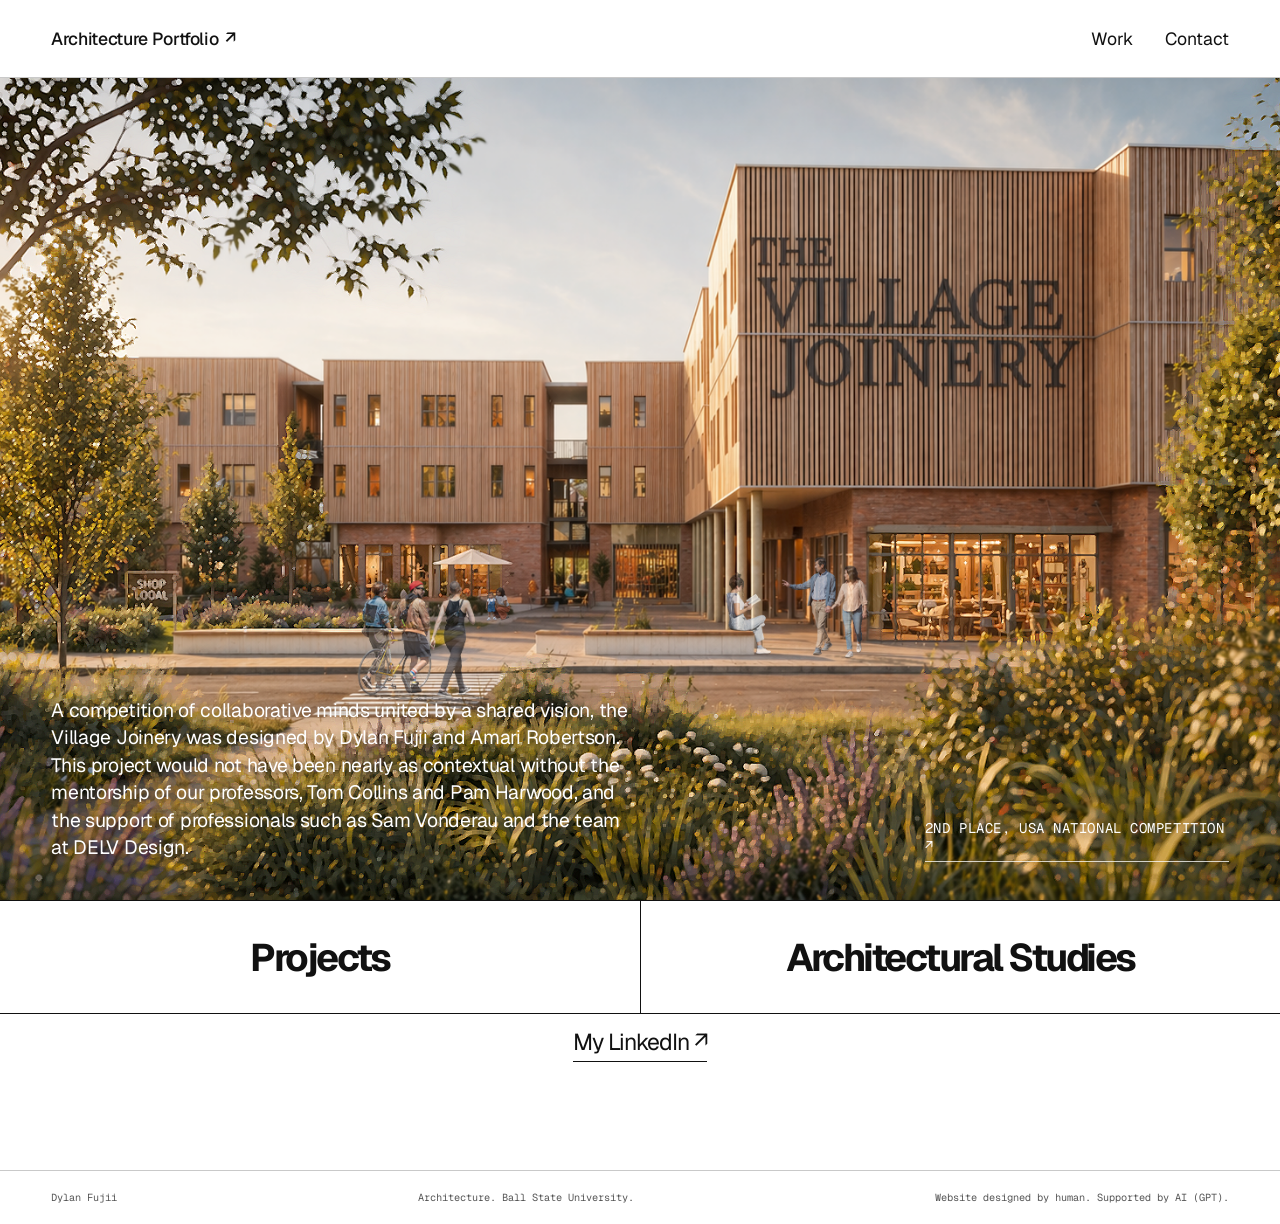
==== commit c5eb4735: "Rename portfolio home navigation" ====
--- a/index.html
+++ b/index.html
@@ -9,7 +9,7 @@
   </head>
   <body>
     <header class="site-header">
-      <a class="home-link" href="index.html" aria-label="Return to home page">Home <span>↗</span></a>
+      <a class="home-link" href="index.html" aria-label="Return to architecture portfolio">Architecture Portfolio <span>↗</span></a>
       <nav aria-label="Main navigation">
         <a href="collection.html?collection=student">Work</a>
         <a href="contact.html">Contact</a>
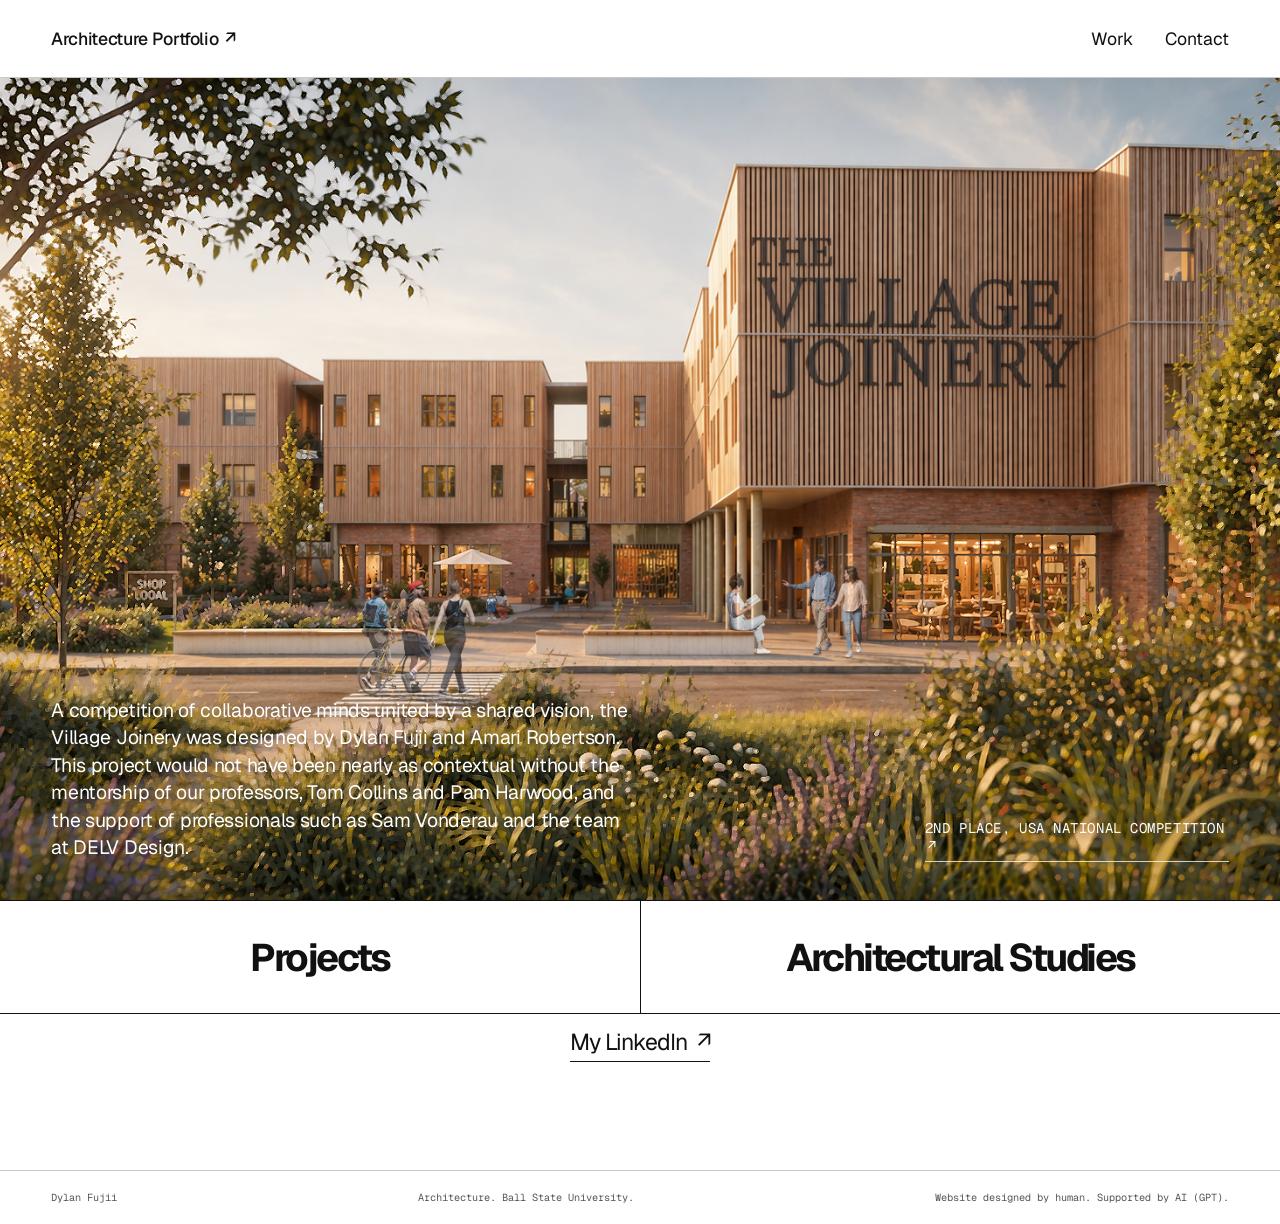
==== commit 085c93e6: "Clarify mobile project metadata order" ====
--- a/index.html
+++ b/index.html
@@ -9,7 +9,7 @@
   </head>
   <body>
     <header class="site-header">
-      <a class="home-link" href="index.html" aria-label="Return to architecture portfolio">Architecture Portfolio <span>↗</span></a>
+      <a class="home-link" href="index.html" aria-label="Return to architecture portfolio">Architecture Portfolio <span class="link-arrow">↗</span></a>
       <nav aria-label="Main navigation">
         <a href="collection.html?collection=student">Work</a>
         <a href="contact.html">Contact</a>
@@ -20,11 +20,11 @@
       <section class="home-hero">
         <figure class="home-hero-image"><img src="assets/images/joinery-hero-16x10.png" alt="The Village Joinery" /></figure>
         <p class="home-hero-credit">A competition of collaborative minds united by a shared vision, the Village Joinery was designed by Dylan Fujii and Amari Robertson. This project would not have been nearly as contextual without the mentorship of our professors, Tom Collins and Pam Harwood, and the support of professionals such as Sam Vonderau and the team at DELV Design.</p>
-        <a class="home-award-link" href="https://www.acsa-arch.org/winners-announced-for-2026-timber-in-the-city-6-urban-habitats-competition/" target="_blank" rel="noopener">2nd Place, USA National Competition ↗</a>
+        <a class="home-award-link" href="https://www.acsa-arch.org/winners-announced-for-2026-timber-in-the-city-6-urban-habitats-competition/" target="_blank" rel="noopener">2nd Place, USA National Competition <span class="link-arrow">↗</span></a>
       </section>
 
       <section class="home-shortcuts"><a href="collection.html?collection=student#projects"><span>01</span><strong>Projects</strong></a><a href="collection.html?collection=student#architectural-studies"><span>02</span><strong>Architectural Studies</strong></a></section>
-      <section class="home-contact"><a href="https://www.linkedin.com/in/dylan-fujii/" target="_blank" rel="noopener">My LinkedIn ↗</a></section>
+      <section class="home-contact"><a href="https://www.linkedin.com/in/dylan-fujii/" target="_blank" rel="noopener">My LinkedIn <span class="link-arrow">↗</span></a></section>
 
 
     </main>
--- a/styles.css
+++ b/styles.css
@@ -139,3 +139,16 @@
 .about-copy{max-width:38rem}.about-copy h1{font-size:clamp(3.4rem,7.2vw,8rem);letter-spacing:-.085em;line-height:.88;font-weight:500;margin:0 0 3rem}.about-copy h1 span{display:block;font-size:.32em;letter-spacing:-.045em;margin-top:.65rem}.about-copy>p:not(.eyebrow){max-width:34rem;font-size:var(--reading-size);line-height:1.55;margin:0 0 1.15rem}.about-copy .eyebrow{margin-bottom:2rem}
 .about-portrait{width:min(100%,31rem);margin:0;justify-self:end}.about-portrait img{width:100%;height:auto;object-fit:contain;background:#fff}
 @media(max-width:760px){.about-page{grid-template-columns:1fr;gap:3rem}.about-copy h1{margin-bottom:2.5rem}.about-portrait{justify-self:start;width:min(100%,26rem)}}
+
+/* Mobile catalogue metadata is always present in the reading flow, never hover-dependent. */
+@media(max-width:760px){
+  .portfolio-grid .project-tile{overflow:visible}
+  .portfolio-grid .project-tile figure{overflow:visible}
+  .portfolio-grid .project-tile .tile-overlay{position:static!important;display:block!important;visibility:visible!important;opacity:1!important;min-height:0!important;padding:.8rem 0 0!important;background:transparent!important;color:var(--ink)!important}
+  .portfolio-grid .project-tile .tile-mobile-title{display:block!important;visibility:visible!important;font-size:1.18rem!important;font-weight:500!important;letter-spacing:-.04em!important;line-height:1.05!important;color:var(--ink)!important}
+  .portfolio-grid .project-tile .tile-year{display:none!important}
+  .portfolio-grid .project-tile .tile-studio{display:block!important;visibility:visible!important;margin-top:.35rem!important;font-size:.62rem!important;line-height:1.4!important;color:var(--slate)!important}
+  .portfolio-grid .project-tile h3{display:none!important}
+}
+
+.tile-mobile-title{display:none}.link-arrow{display:inline-block;margin-left:.24em;font:inherit;line-height:1;vertical-align:baseline}
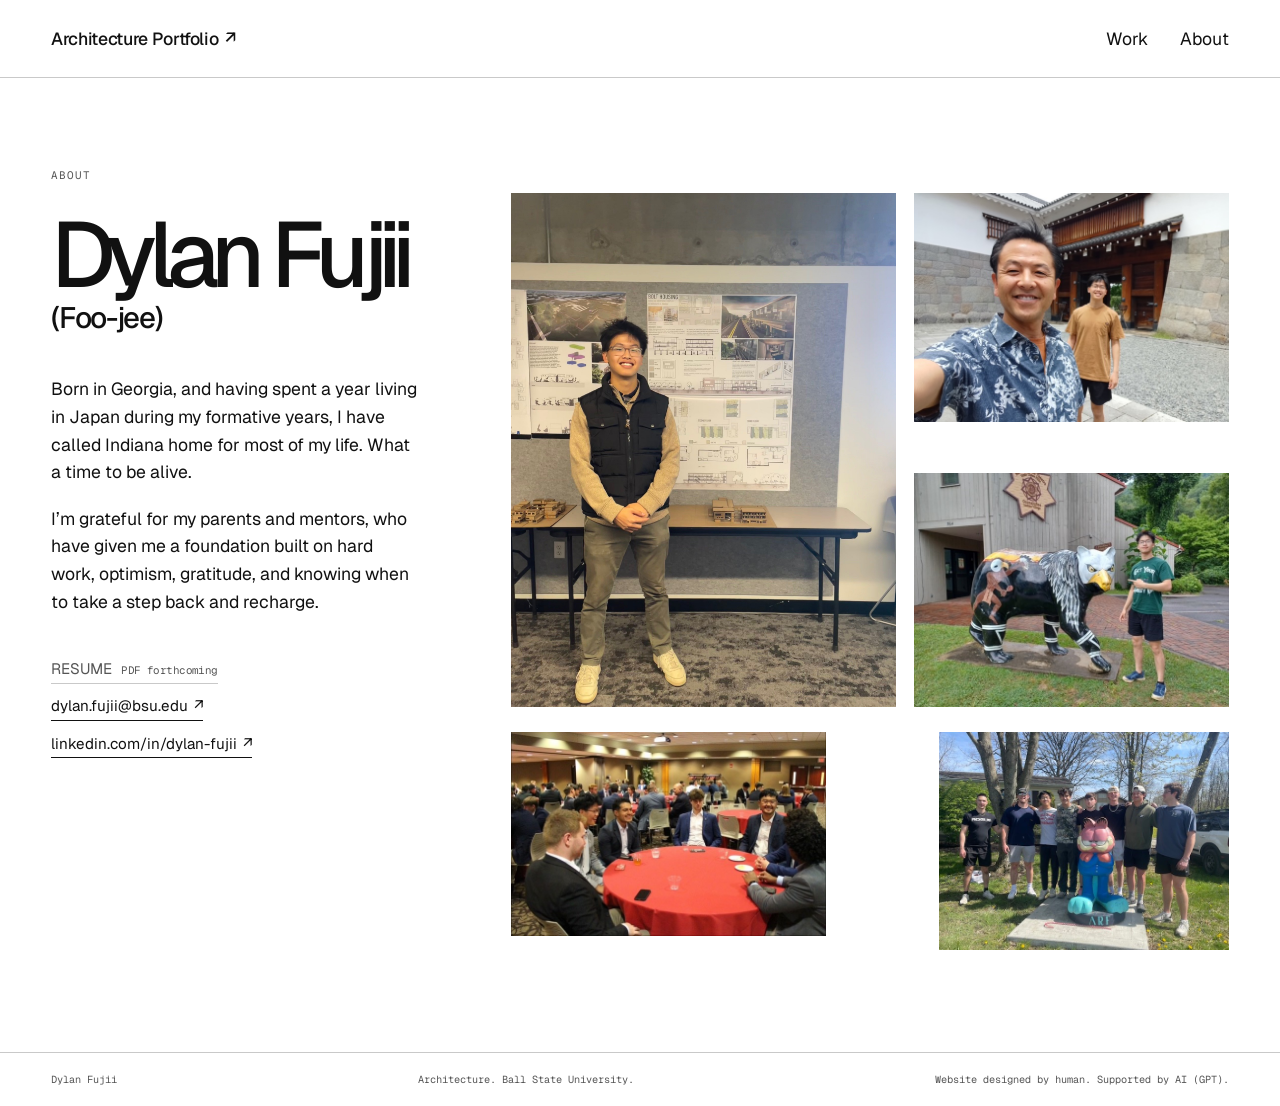
==== commit 86102738: "Make About the portfolio landing page" ====
--- a/index.html
+++ b/index.html
@@ -3,7 +3,7 @@
   <head>
     <meta charset="utf-8" />
     <meta name="viewport" content="width=device-width, initial-scale=1" />
-    <meta name="description" content="Architecture portfolio by Dylan Fujii, organized through drawing, rendering, documentation, and material study." />
+    <meta name="description" content="Architecture portfolio and profile of Dylan Fujii." />
     <title>Dylan Fujii | Architecture Portfolio</title>
     <link rel="stylesheet" href="styles.css" />
   </head>
@@ -12,21 +12,29 @@
       <a class="home-link" href="index.html" aria-label="Return to architecture portfolio">Architecture Portfolio <span class="link-arrow">↗</span></a>
       <nav aria-label="Main navigation">
         <a href="collection.html?collection=student">Work</a>
-        <a href="contact.html">Contact</a>
+        <a href="index.html" aria-current="page">About</a>
       </nav>
     </header>
 
-    <main>
-      <section class="home-hero">
-        <figure class="home-hero-image"><img src="assets/images/joinery-hero-16x10.png" alt="The Village Joinery" /></figure>
-        <p class="home-hero-credit">A competition of collaborative minds united by a shared vision, the Village Joinery was designed by Dylan Fujii and Amari Robertson. This project would not have been nearly as contextual without the mentorship of our professors, Tom Collins and Pam Harwood, and the support of professionals such as Sam Vonderau and the team at DELV Design.</p>
-        <a class="home-award-link" href="https://www.acsa-arch.org/winners-announced-for-2026-timber-in-the-city-6-urban-habitats-competition/" target="_blank" rel="noopener">2nd Place, USA National Competition <span class="link-arrow">↗</span></a>
+    <main class="about-home">
+      <section class="about-home-copy">
+        <p class="eyebrow">About</p>
+        <h1>Dylan Fujii <span>(Foo-jee)</span></h1>
+        <p>Born in Georgia, and having spent a year living in Japan during my formative years, I have called Indiana home for most of my life. What a time to be alive.</p>
+        <p>I’m grateful for my parents and mentors, who have given me a foundation built on hard work, optimism, gratitude, and knowing when to take a step back and recharge.</p>
+        <div class="about-links" aria-label="Contact and resume links">
+          <span class="about-link about-link--pending" aria-label="Resume PDF forthcoming">RESUME <small>PDF forthcoming</small></span>
+          <a class="about-link" href="mailto:dylan.fujii@bsu.edu">dylan.fujii@bsu.edu <span class="link-arrow">↗</span></a>
+          <a class="about-link" href="https://www.linkedin.com/in/dylan-fujii/" target="_blank" rel="noopener">linkedin.com/in/dylan-fujii <span class="link-arrow">↗</span></a>
+        </div>
       </section>
-
-      <section class="home-shortcuts"><a href="collection.html?collection=student#projects"><span>01</span><strong>Projects</strong></a><a href="collection.html?collection=student#architectural-studies"><span>02</span><strong>Architectural Studies</strong></a></section>
-      <section class="home-contact"><a href="https://www.linkedin.com/in/dylan-fujii/" target="_blank" rel="noopener">My LinkedIn <span class="link-arrow">↗</span></a></section>
-
-
+      <section class="about-collage" aria-label="Personal photographs of Dylan Fujii">
+        <figure class="about-collage-anchor"><img src="assets/images/dylan-fujii-portrait.jpg" alt="Dylan Fujii with his architecture portfolio and models" /></figure>
+        <figure class="about-collage-japan"><img src="assets/images/about-japan.jpg" alt="Dylan Fujii with family at a Japanese castle gate" /></figure>
+        <figure class="about-collage-bear"><img src="assets/images/about-bear.jpg" alt="Dylan Fujii beside an outdoor bear sculpture" /></figure>
+        <figure class="about-collage-table"><img src="assets/images/about-table.jpg" alt="Dylan Fujii at a formal social gathering" /></figure>
+        <figure class="about-collage-community"><img src="assets/images/about-community.jpg" alt="Dylan Fujii with a community group outdoors" /></figure>
+      </section>
     </main>
 
     <footer><span>Dylan Fujii</span><span>Architecture. Ball State University.</span><span>Website designed by human. Supported by AI (GPT).</span></footer>
--- a/styles.css
+++ b/styles.css
@@ -152,3 +152,45 @@
 }
 
 .tile-mobile-title{display:none}.link-arrow{display:inline-block;margin-left:.24em;font:inherit;line-height:1;vertical-align:baseline}
+
+/* Joinery editorial sequence: graphics use the same content field as the opening hero. */
+.joinery-concept{max-width:1600px;padding:7vw 4vw}
+.joinery-parti{grid-column:2;margin-top:0}
+.joinery-history{max-width:none}
+.joinery-context--axon{max-width:1600px;min-height:0;display:block;padding:7vw 4vw}
+.joinery-context--axon header{max-width:32rem;margin-bottom:3vw}
+.joinery-context--axon figure{display:block}
+.joinery-context--axon img{max-height:none}
+@media(max-width:760px){.joinery-concept,.joinery-context--axon{padding:15vw 5vw}.joinery-parti{grid-column:auto;margin-top:0}}
+
+/* The homepage is an editorial About spread: a quiet biography beside an
+   intentionally irregular, unframed sequence of personal photographs. */
+.about-home{max-width:1640px;min-height:calc(100dvh - 78px);margin:0 auto;padding:clamp(3.5rem,7vw,8.5rem) 4vw clamp(5rem,8vw,10rem);display:grid;grid-template-columns:minmax(17rem,.68fr) minmax(0,1.32fr);gap:clamp(3rem,7vw,10rem);align-items:start}
+.about-home-copy{position:sticky;top:clamp(6.5rem,10vw,9.5rem);max-width:37rem}
+.about-home-copy .eyebrow{margin-bottom:2rem}
+.about-home-copy h1{font-size:clamp(3.35rem,7.2vw,8rem);letter-spacing:-.085em;line-height:.88;font-weight:500;margin:0 0 2.75rem}
+.about-home-copy h1 span{display:block;margin-top:.65rem;font-size:.32em;letter-spacing:-.045em}
+.about-home-copy>p:not(.eyebrow){max-width:35rem;margin:0 0 1.15rem;font-size:var(--reading-size);line-height:1.58}
+.about-links{display:grid;justify-items:start;gap:.85rem;margin-top:2.75rem}
+.about-link{display:inline-flex;align-items:baseline;gap:.12rem;border-bottom:1px solid var(--ink);padding-bottom:.24rem;font-size:clamp(.93rem,.82rem + .16vw,1.1rem);line-height:1.25;transition:color .2s,border-color .2s}
+.about-link:hover{color:var(--blue);border-color:var(--blue)}
+.about-link--pending{color:var(--slate);border-color:var(--line);cursor:default}
+.about-link--pending small{margin-left:.45rem;font:var(--caption-size) var(--mono);letter-spacing:.04em;text-transform:none}
+.about-collage{display:grid;grid-template-columns:minmax(0,1.1fr) minmax(0,.9fr);grid-auto-flow:row dense;column-gap:clamp(.8rem,1.4vw,1.55rem);row-gap:clamp(.95rem,2vw,2rem);align-items:start;padding-top:clamp(.25rem,2vw,2.5rem)}
+.about-collage figure{margin:0;background:#fff;overflow:hidden}
+.about-collage img{display:block;width:100%;height:auto;max-width:none;object-fit:contain}
+.about-collage-anchor{grid-column:1;grid-row:span 2;align-self:start}
+.about-collage-japan{grid-column:2;margin-top:clamp(1.5rem,6vw,6.5rem)}
+.about-collage-bear{grid-column:2;align-self:end;margin-left:clamp(-.85rem,-1.3vw,-.35rem)}
+.about-collage-table{grid-column:1;width:82%;margin-top:clamp(.2rem,1.2vw,1rem)}
+.about-collage-community{grid-column:2;width:92%;justify-self:end;margin-top:clamp(-1.5rem,-2.7vw,-.45rem)}
+.redirect-page{display:grid;min-height:100dvh;place-items:center;padding:2rem;color:var(--slate)}
+.redirect-page p{font:var(--reading-size) var(--sans)}
+.redirect-page a{color:var(--ink);border-bottom:1px solid currentColor}
+
+/* Fire-Proof Altadena announces its two-state hero before the interaction. */
+.project-tile-altadena .tile-hover-prompt{position:absolute;right:clamp(.7rem,1.2vw,1.25rem);bottom:clamp(.7rem,1.2vw,1.25rem);z-index:4;max-width:calc(100% - 1.4rem);padding:.38rem .5rem;background:rgba(0,0,0,.3);color:#fff;font:500 clamp(.78rem,.67rem + .24vw,1.08rem)/1.15 var(--sans);letter-spacing:-.015em;text-shadow:0 1px 10px rgba(0,0,0,.62);pointer-events:none}
+.project-intro--altadena .hero-hover-prompt{right:clamp(1rem,2vw,2rem);bottom:clamp(1rem,2vw,2rem);padding:.5rem .7rem;background:rgba(0,0,0,.25);font:500 clamp(1rem,.72rem + .55vw,1.7rem)/1.1 var(--sans);letter-spacing:-.025em;text-transform:none}
+.project-page-hero .project-hero-swap:focus-visible{outline:2px solid var(--ink);outline-offset:4px}.project-page-hero .project-hero-swap:focus-visible .project-hero-hover,.project-page-hero .project-hero-swap.is-hover-revealed .project-hero-hover{opacity:1}
+@media(max-width:1080px){.about-home{grid-template-columns:1fr;gap:3rem;padding:13vw 5vw 17vw}.about-home-copy{position:static;max-width:42rem}.about-collage{max-width:52rem;width:100%;padding-top:0}}
+@media(max-width:760px){.about-home{gap:2.75rem;padding-top:15vw}.about-home-copy h1{font-size:clamp(3rem,15vw,5.2rem);margin-bottom:2.3rem}.about-links{margin-top:2.25rem;gap:.8rem}.about-link{font-size:.94rem}.about-collage{column-gap:.7rem;row-gap:.85rem}.about-collage-japan{margin-top:1.25rem}.about-collage-bear{margin-left:-.35rem}.about-collage-table{width:88%}.about-collage-community{margin-top:-.45rem}.project-tile-altadena .tile-hover-prompt{font-size:.78rem}.project-intro--altadena .hero-hover-prompt{font-size:1.12rem}}
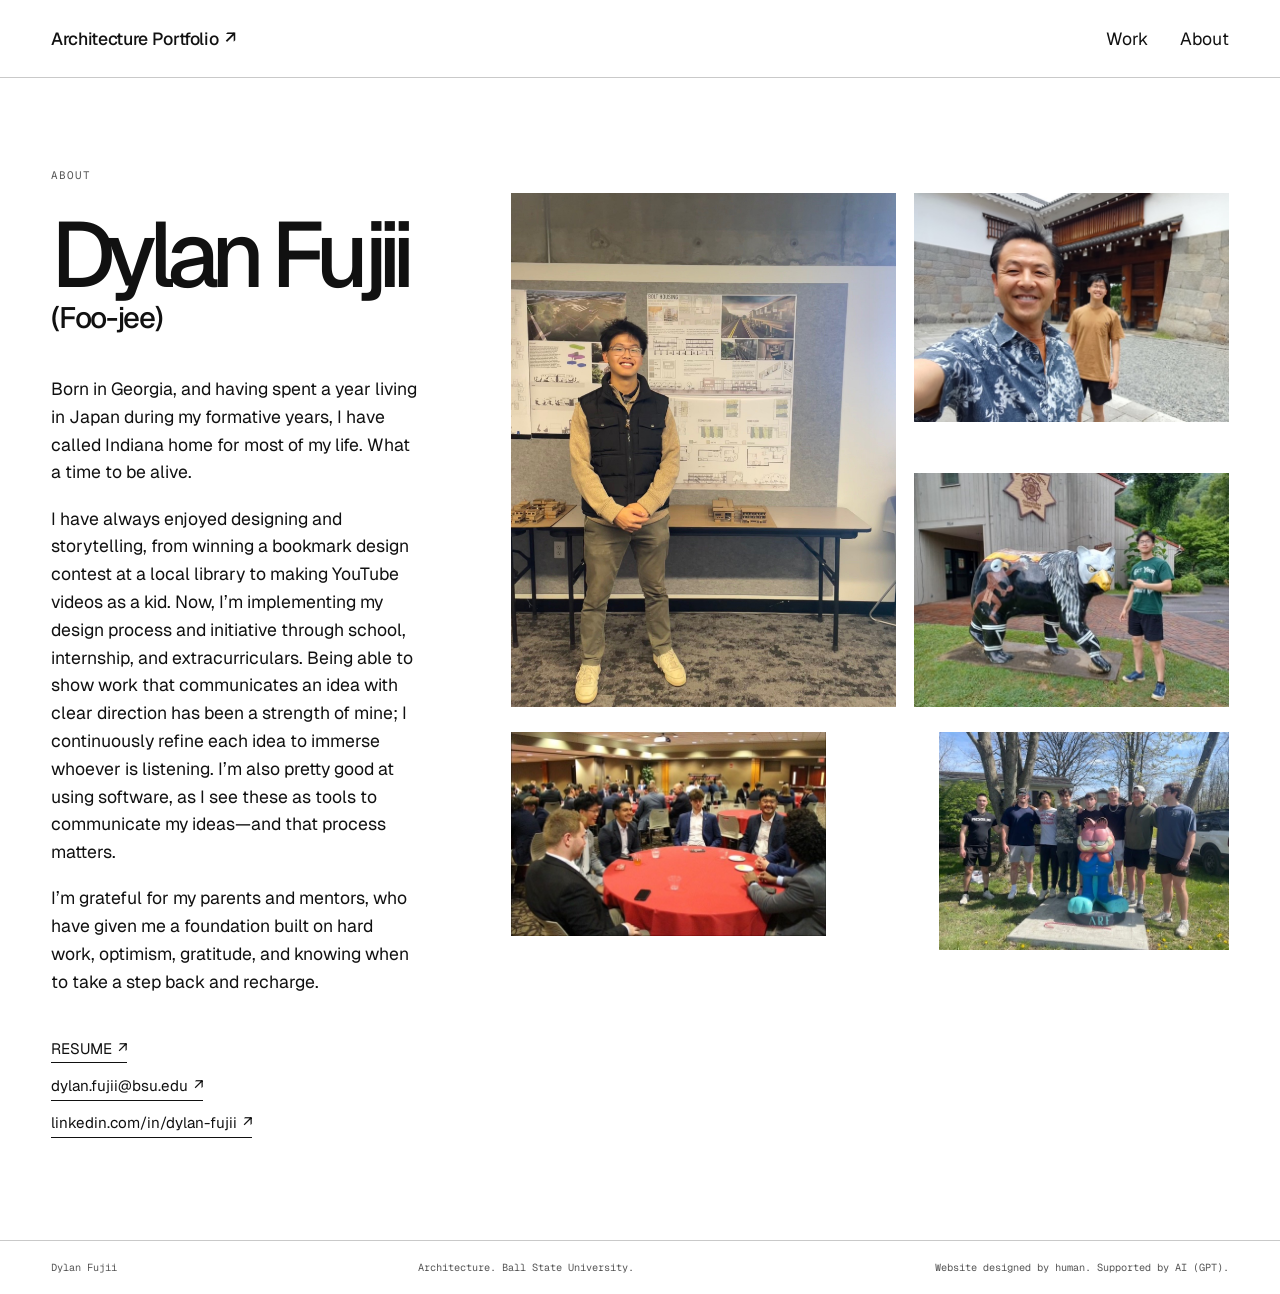
==== commit 61a1dfe1: "Add downloadable resume and expanded about copy" ====
--- a/index.html
+++ b/index.html
@@ -5,7 +5,7 @@
     <meta name="viewport" content="width=device-width, initial-scale=1" />
     <meta name="description" content="Architecture portfolio and profile of Dylan Fujii." />
     <title>Dylan Fujii | Architecture Portfolio</title>
-    <link rel="stylesheet" href="styles.css" />
+    <link rel="stylesheet" href="styles.css?v=8610273" />
   </head>
   <body>
     <header class="site-header">
@@ -21,9 +21,10 @@
         <p class="eyebrow">About</p>
         <h1>Dylan Fujii <span>(Foo-jee)</span></h1>
         <p>Born in Georgia, and having spent a year living in Japan during my formative years, I have called Indiana home for most of my life. What a time to be alive.</p>
+        <p>I have always enjoyed designing and storytelling, from winning a bookmark design contest at a local library to making YouTube videos as a kid. Now, I’m implementing my design process and initiative through school, internship, and extracurriculars. Being able to show work that communicates an idea with clear direction has been a strength of mine; I continuously refine each idea to immerse whoever is listening. I’m also pretty good at using software, as I see these as tools to communicate my ideas—and that process matters.</p>
         <p>I’m grateful for my parents and mentors, who have given me a foundation built on hard work, optimism, gratitude, and knowing when to take a step back and recharge.</p>
         <div class="about-links" aria-label="Contact and resume links">
-          <span class="about-link about-link--pending" aria-label="Resume PDF forthcoming">RESUME <small>PDF forthcoming</small></span>
+          <a class="about-link" href="assets/documents/dylan-fujii-resume-2026.pdf" target="_blank" rel="noopener" download>RESUME <span class="link-arrow">↗</span></a>
           <a class="about-link" href="mailto:dylan.fujii@bsu.edu">dylan.fujii@bsu.edu <span class="link-arrow">↗</span></a>
           <a class="about-link" href="https://www.linkedin.com/in/dylan-fujii/" target="_blank" rel="noopener">linkedin.com/in/dylan-fujii <span class="link-arrow">↗</span></a>
         </div>
@@ -38,7 +39,7 @@
     </main>
 
     <footer><span>Dylan Fujii</span><span>Architecture. Ball State University.</span><span>Website designed by human. Supported by AI (GPT).</span></footer>
-    <script src="projects.js"></script>
-    <script src="site.js"></script>
+    <script src="projects.js?v=8610273"></script>
+    <script src="site.js?v=8610273"></script>
   </body>
 </html>
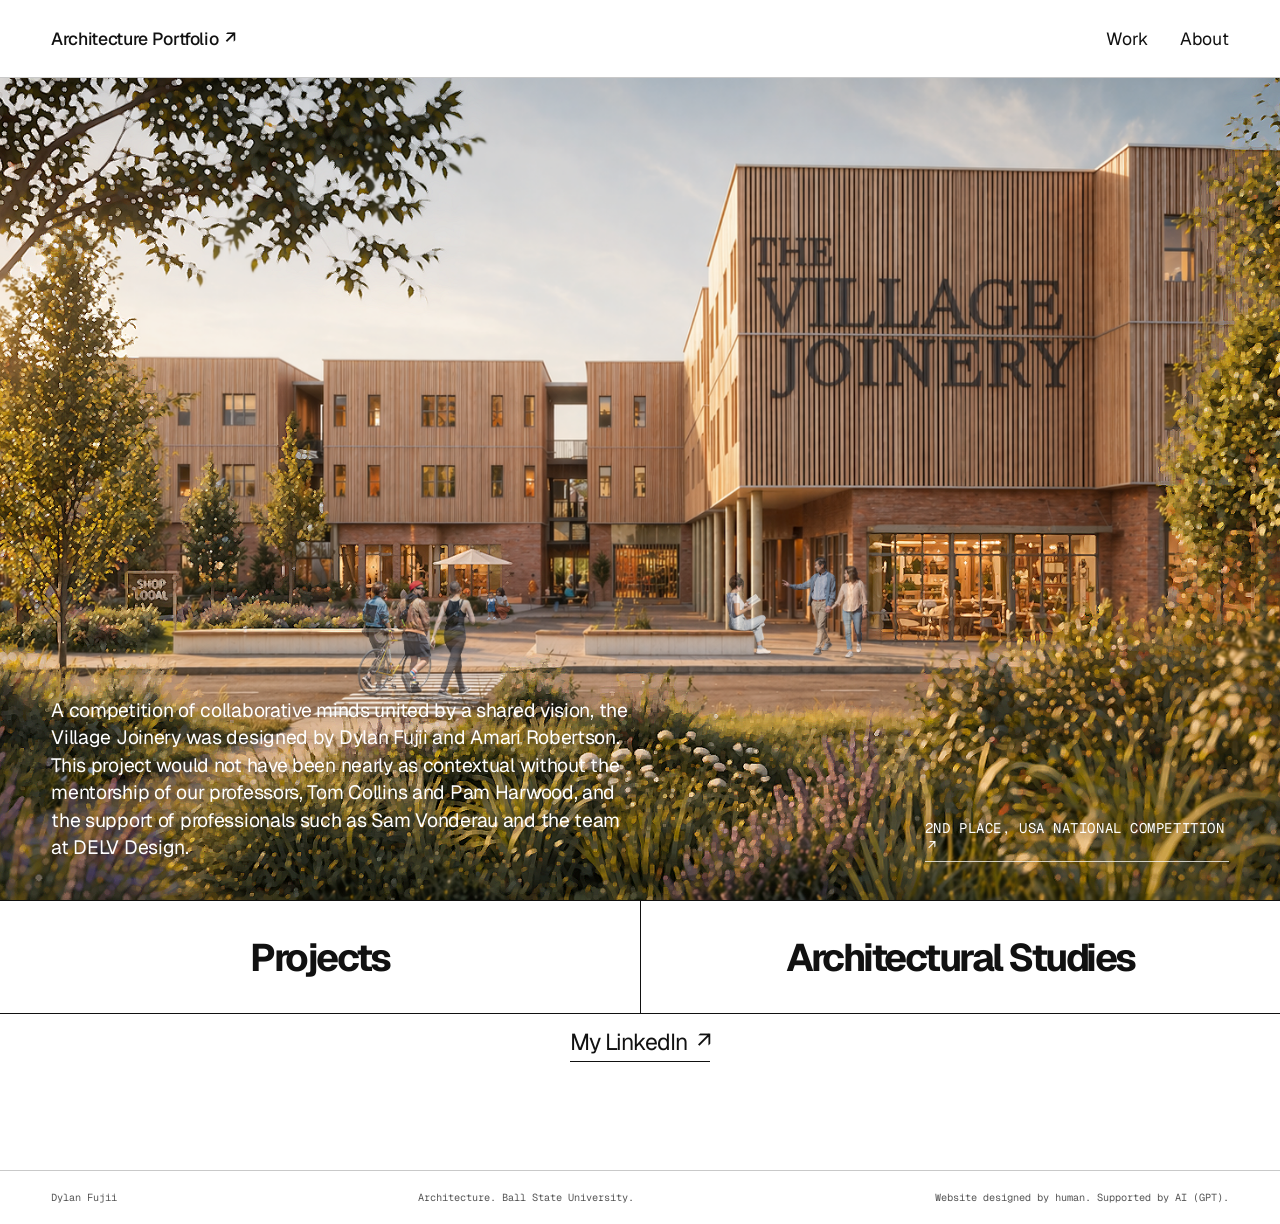
==== commit 23f49f31: "Restore portfolio home and separate about page" ====
--- a/index.html
+++ b/index.html
@@ -3,7 +3,7 @@
   <head>
     <meta charset="utf-8" />
     <meta name="viewport" content="width=device-width, initial-scale=1" />
-    <meta name="description" content="Architecture portfolio and profile of Dylan Fujii." />
+    <meta name="description" content="Architecture portfolio by Dylan Fujii, organized through drawing, rendering, documentation, and material study." />
     <title>Dylan Fujii | Architecture Portfolio</title>
     <link rel="stylesheet" href="styles.css?v=8610273" />
   </head>
@@ -12,30 +12,19 @@
       <a class="home-link" href="index.html" aria-label="Return to architecture portfolio">Architecture Portfolio <span class="link-arrow">↗</span></a>
       <nav aria-label="Main navigation">
         <a href="collection.html?collection=student">Work</a>
-        <a href="index.html" aria-current="page">About</a>
+        <a href="about.html">About</a>
       </nav>
     </header>
 
-    <main class="about-home">
-      <section class="about-home-copy">
-        <p class="eyebrow">About</p>
-        <h1>Dylan Fujii <span>(Foo-jee)</span></h1>
-        <p>Born in Georgia, and having spent a year living in Japan during my formative years, I have called Indiana home for most of my life. What a time to be alive.</p>
-        <p>I have always enjoyed designing and storytelling, from winning a bookmark design contest at a local library to making YouTube videos as a kid. Now, I’m implementing my design process and initiative through school, internship, and extracurriculars. Being able to show work that communicates an idea with clear direction has been a strength of mine; I continuously refine each idea to immerse whoever is listening. I’m also pretty good at using software, as I see these as tools to communicate my ideas—and that process matters.</p>
-        <p>I’m grateful for my parents and mentors, who have given me a foundation built on hard work, optimism, gratitude, and knowing when to take a step back and recharge.</p>
-        <div class="about-links" aria-label="Contact and resume links">
-          <a class="about-link" href="assets/documents/dylan-fujii-resume-2026.pdf" target="_blank" rel="noopener" download>RESUME <span class="link-arrow">↗</span></a>
-          <a class="about-link" href="mailto:dylan.fujii@bsu.edu">dylan.fujii@bsu.edu <span class="link-arrow">↗</span></a>
-          <a class="about-link" href="https://www.linkedin.com/in/dylan-fujii/" target="_blank" rel="noopener">linkedin.com/in/dylan-fujii <span class="link-arrow">↗</span></a>
-        </div>
+    <main>
+      <section class="home-hero">
+        <figure class="home-hero-image"><img src="assets/images/joinery-hero-16x10.png" alt="The Village Joinery" /></figure>
+        <p class="home-hero-credit">A competition of collaborative minds united by a shared vision, the Village Joinery was designed by Dylan Fujii and Amari Robertson. This project would not have been nearly as contextual without the mentorship of our professors, Tom Collins and Pam Harwood, and the support of professionals such as Sam Vonderau and the team at DELV Design.</p>
+        <a class="home-award-link" href="https://www.acsa-arch.org/winners-announced-for-2026-timber-in-the-city-6-urban-habitats-competition/" target="_blank" rel="noopener">2nd Place, USA National Competition <span class="link-arrow">↗</span></a>
       </section>
-      <section class="about-collage" aria-label="Personal photographs of Dylan Fujii">
-        <figure class="about-collage-anchor"><img src="assets/images/dylan-fujii-portrait.jpg" alt="Dylan Fujii with his architecture portfolio and models" /></figure>
-        <figure class="about-collage-japan"><img src="assets/images/about-japan.jpg" alt="Dylan Fujii with family at a Japanese castle gate" /></figure>
-        <figure class="about-collage-bear"><img src="assets/images/about-bear.jpg" alt="Dylan Fujii beside an outdoor bear sculpture" /></figure>
-        <figure class="about-collage-table"><img src="assets/images/about-table.jpg" alt="Dylan Fujii at a formal social gathering" /></figure>
-        <figure class="about-collage-community"><img src="assets/images/about-community.jpg" alt="Dylan Fujii with a community group outdoors" /></figure>
-      </section>
+
+      <section class="home-shortcuts"><a href="collection.html?collection=student#projects"><span>01</span><strong>Projects</strong></a><a href="collection.html?collection=student#architectural-studies"><span>02</span><strong>Architectural Studies</strong></a></section>
+      <section class="home-contact"><a href="https://www.linkedin.com/in/dylan-fujii/" target="_blank" rel="noopener">My LinkedIn <span class="link-arrow">↗</span></a></section>
     </main>
 
     <footer><span>Dylan Fujii</span><span>Architecture. Ball State University.</span><span>Website designed by human. Supported by AI (GPT).</span></footer>
